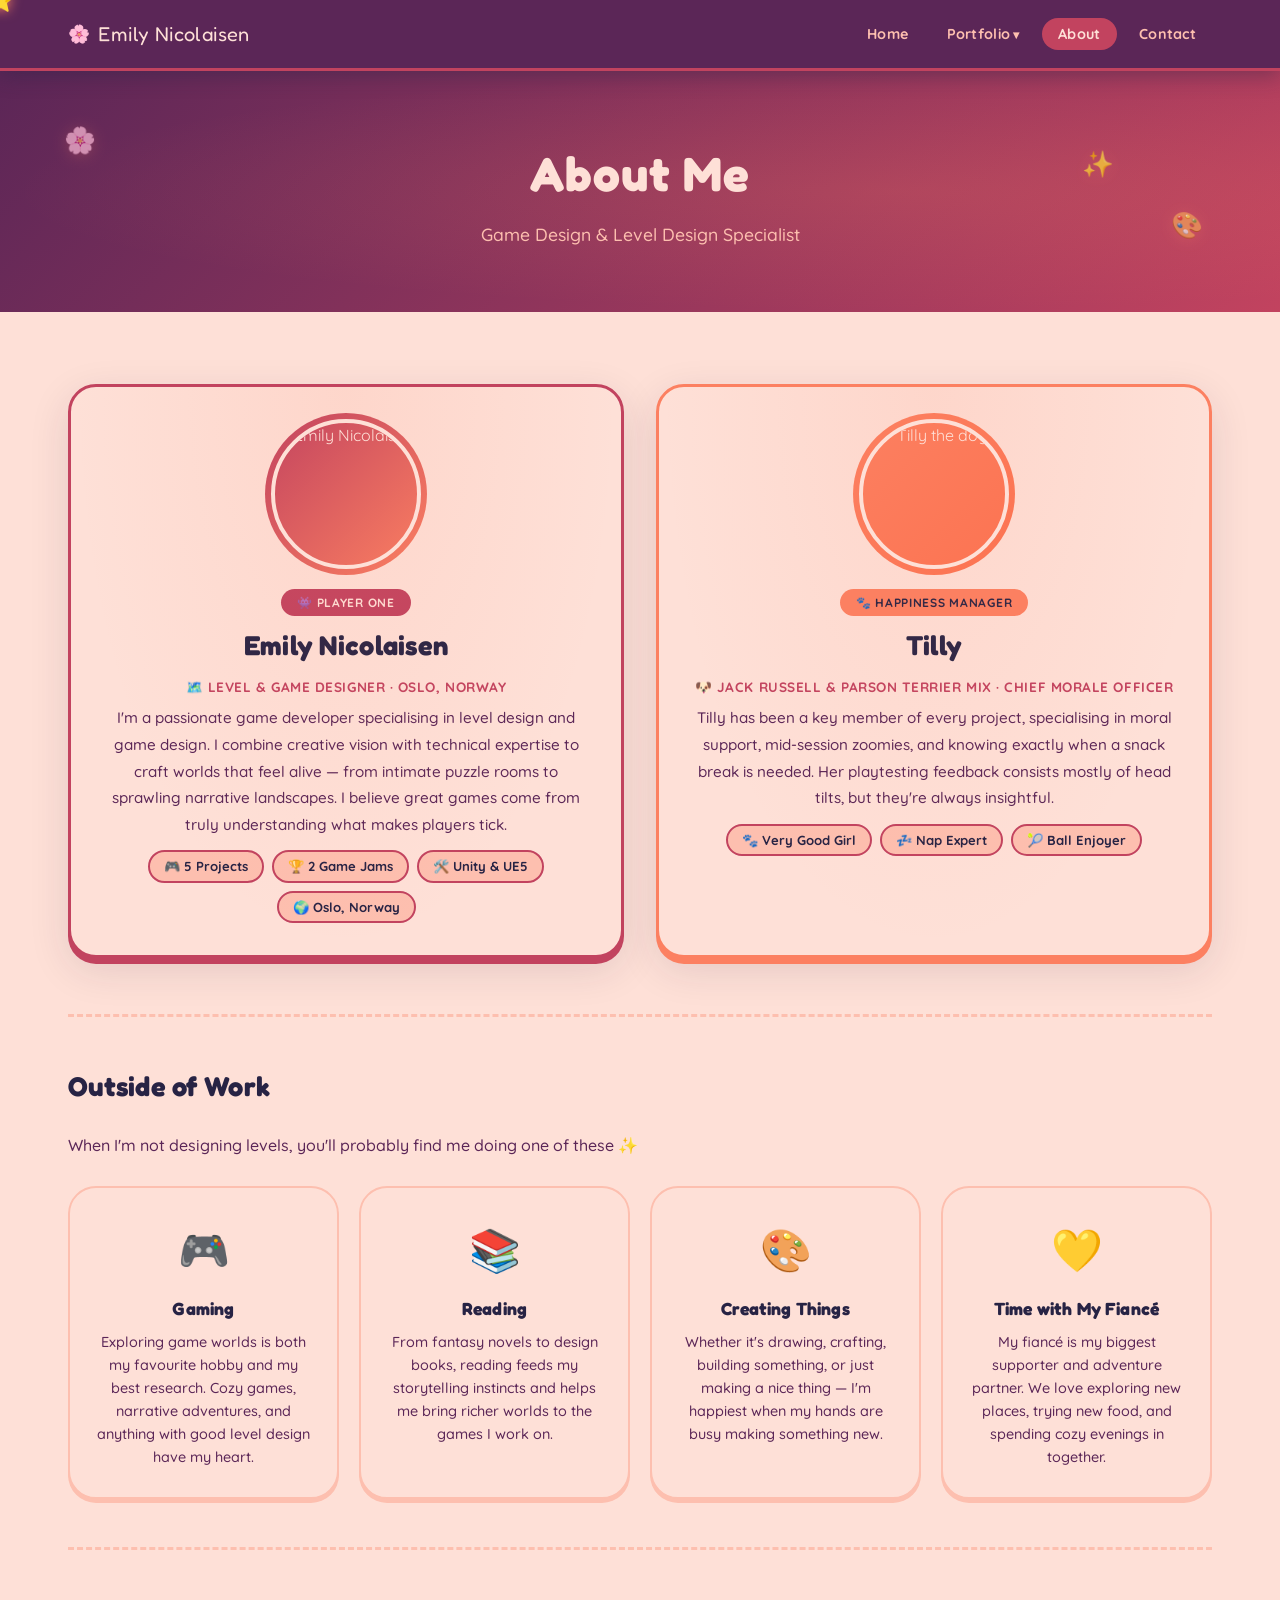
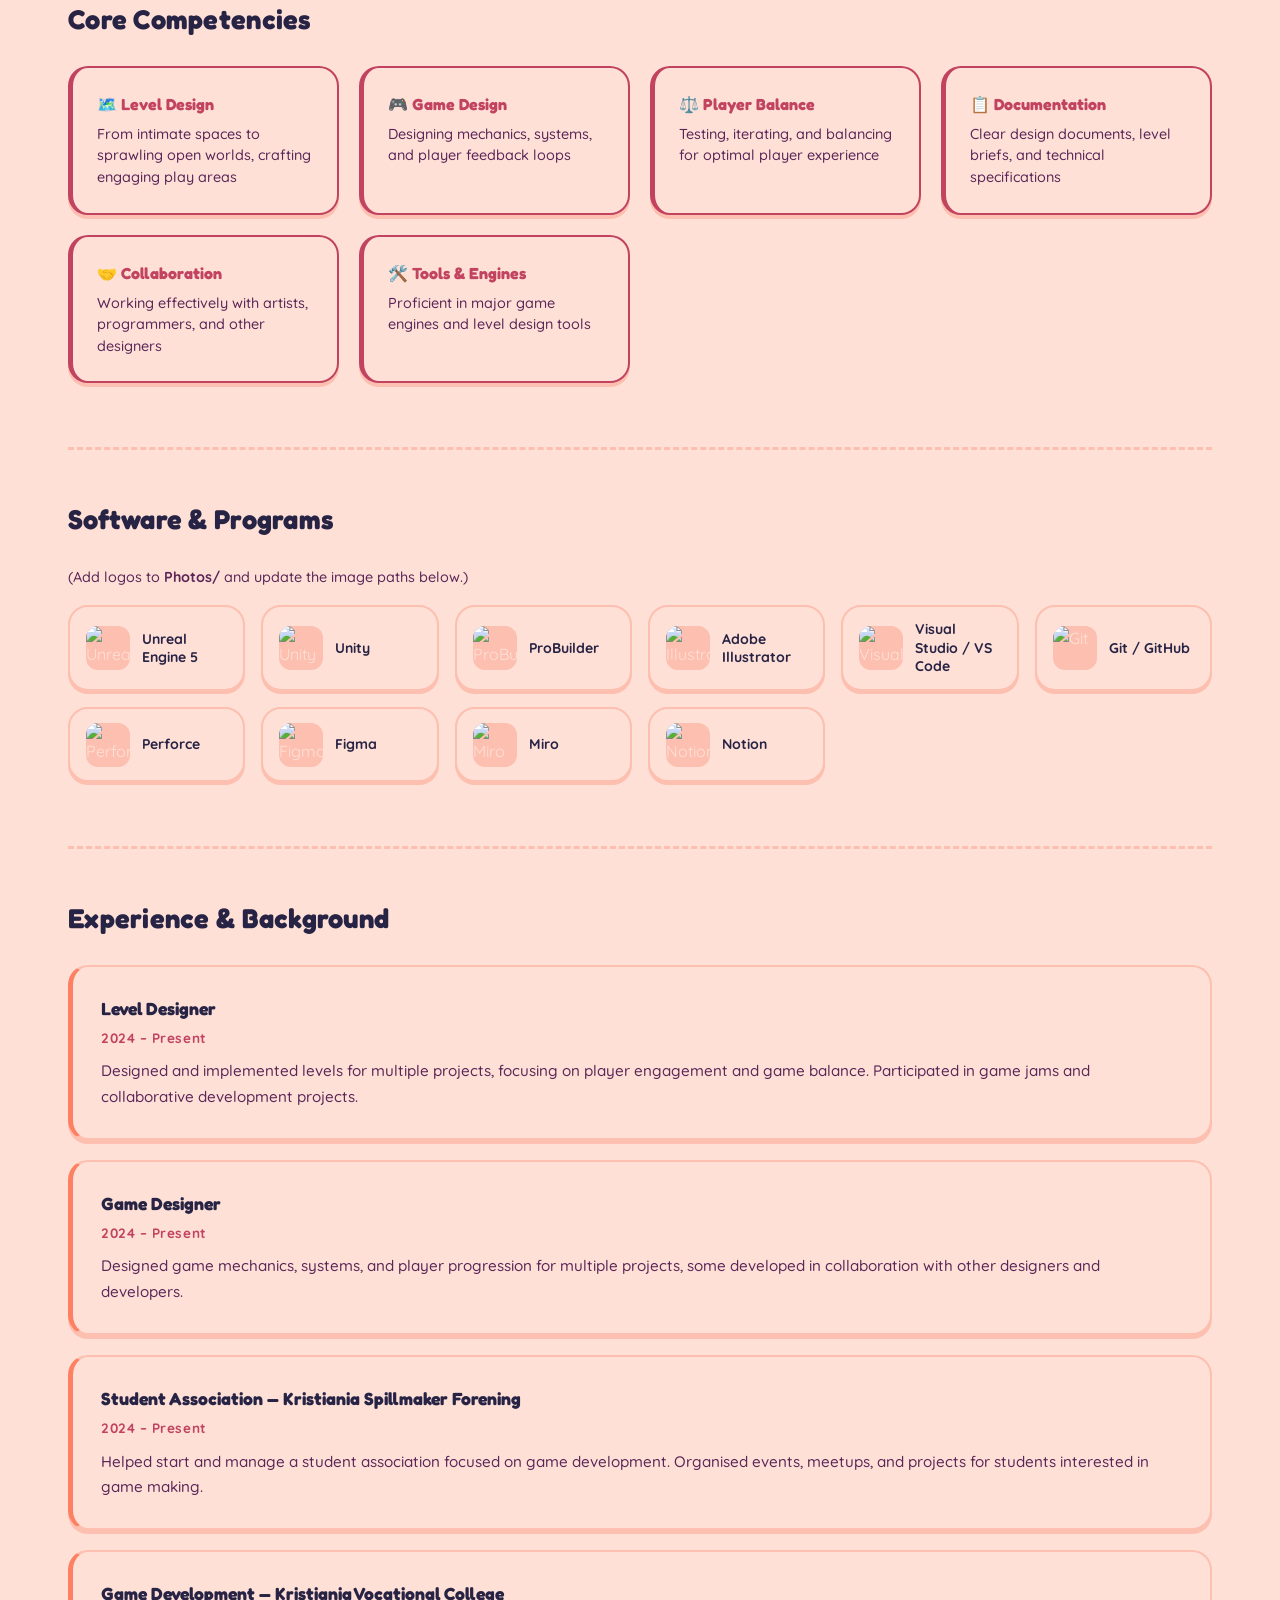
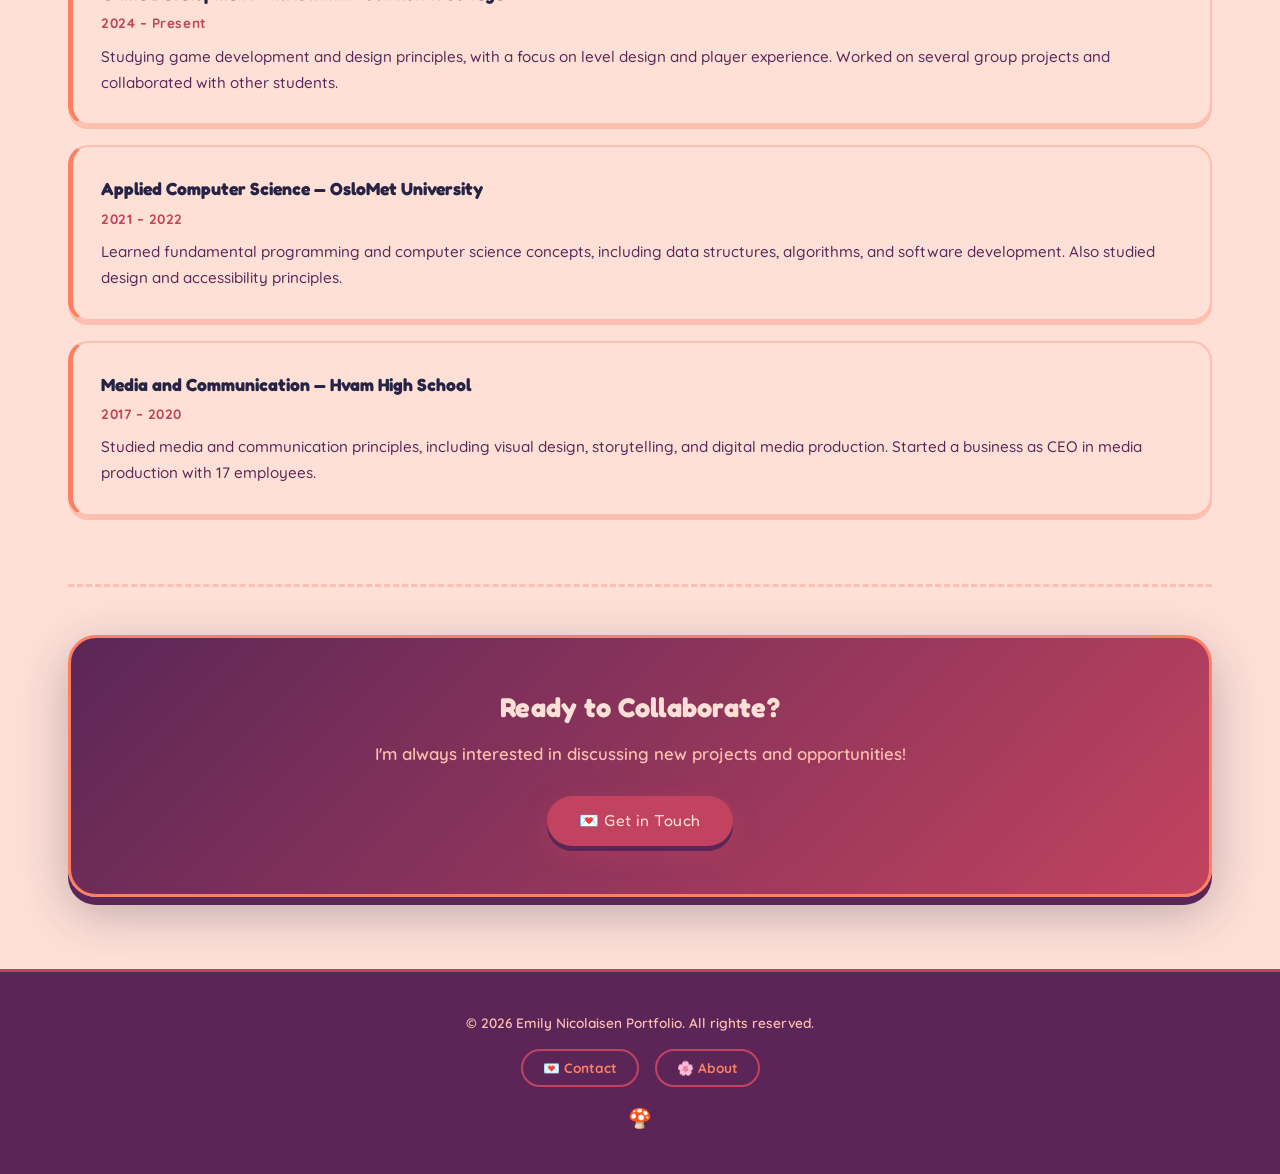
==== about.html @ b7dd83d7 "Recommitting and trying again" ====
<!DOCTYPE html>
<html lang="en">
<head>
    <meta charset="UTF-8">
    <meta name="viewport" content="width=device-width, initial-scale=1.0">
    <title>About — Emily Nicolaisen</title>
    <link rel="stylesheet" href="style.css">
</head>
<body>

    <div id="cozy-cursor">⭐</div>

    <nav class="navbar">
        <div class="nav-container">
            <a href="index" class="logo">Emily Nicolaisen</a>
            <ul class="nav-menu">
                <li><a href="index" class="nav-link">Home</a></li>
                <li class="nav-dropdown">
                    <a href="portfolio" class="nav-link">Portfolio</a>
                    <ul class="dropdown-menu">
                        <li><a href="YolkedAndLoaded"    class="dropdown-link">🥚 Yolked and Loaded</a></li>
                        <li><a href="TheMemoryOfAPotion" class="dropdown-link">🧪 The Memory of a Potion</a></li>
                        <li><a href="Dragepust"          class="dropdown-link">🐉 Dragepust — Rød Sjø</a></li>
                        <li><a href="BingosBerries"      class="dropdown-link">🍓 Bingo's Berries</a></li>
                        <li><a href="GameJams"           class="dropdown-link">🎮 Game Jams</a></li>
                    </ul>
                </li>
                <li><a href="about"   class="nav-link active">About</a></li>
                <li><a href="contact" class="nav-link">Contact</a></li>
            </ul>
        </div>
    </nav>

    <section class="page-header">
        <div class="deco" style="top:20%;left:5%;animation-duration:4.5s;">🌸</div>
        <div class="deco" style="top:55%;right:6%;animation-duration:5.2s;animation-delay:-1.6s;">🎨</div>
        <div class="deco" style="top:30%;right:13%;animation-duration:3.7s;animation-delay:-0.9s;">✨</div>
        <div class="container">
            <h1>About Me</h1>
            <p>Game Design &amp; Level Design Specialist</p>
        </div>
    </section>

    <section class="about-section">
        <div class="container">
            <div class="about-content">

                <!-- ── MEET ME CARD ───────────────────────── -->
                <div class="meet-grid">

                    <div class="meet-card" id="emily-card">
                        <div class="meet-photo-wrap">
                            <img src="Photos/emily.jpg" alt="Emily Nicolaisen" class="meet-photo">
                            <div class="meet-photo-ring"></div>
                        </div>
                        <div class="meet-info">
                            <div class="meet-badge">👾 Player One</div>
                            <h2>Emily Nicolaisen</h2>
                            <p class="meet-role">🗺️ Level &amp; Game Designer · Oslo, Norway</p>
                            <p class="meet-bio">I'm a passionate game developer specialising in level design and game design. I combine creative vision with technical expertise to craft worlds that feel alive — from intimate puzzle rooms to sprawling narrative landscapes. I believe great games come from truly understanding what makes players tick.</p>
                            <div class="meet-tags">
                                <span class="stat-pill">🎮 5 Projects</span>
                                <span class="stat-pill">🏆 2 Game Jams</span>
                                <span class="stat-pill">🛠️ Unity &amp; UE5</span>
                                <span class="stat-pill">🌍 Oslo, Norway</span>
                            </div>
                        </div>
                    </div>

                    <div class="meet-card tilly-card">
                        <div class="meet-photo-wrap">
                            <img src="Photos/dog.jpg" alt="Tilly the dog" class="meet-photo">
                            <div class="meet-photo-ring tilly-ring"></div>
                        </div>
                        <div class="meet-info">
                            <div class="meet-badge tilly-badge">🐾 Happiness Manager</div>
                            <h2>Tilly</h2>
                            <p class="meet-role">🐶 Jack Russell &amp; Parson Terrier Mix · Chief Morale Officer</p>
                            <p class="meet-bio">Tilly has been a key member of every project, specialising in moral support, mid-session zoomies, and knowing exactly when a snack break is needed. Her playtesting feedback consists mostly of head tilts, but they're always insightful.</p>
                            <div class="meet-tags">
                                <span class="stat-pill">🐾 Very Good Girl</span>
                                <span class="stat-pill">💤 Nap Expert</span>
                                <span class="stat-pill">🎾 Ball Enjoyer</span>
                            </div>
                        </div>
                    </div>

                </div>

                <hr class="section-divider">

                <!-- ── HOBBIES ─────────────────────────────── -->
                <div class="hobbies-section">
                    <h3>Outside of Work</h3>
                    <p class="hobbies-intro">When I'm not designing levels, you'll probably find me doing one of these ✨</p>
                    <div class="hobbies-grid">
                        <div class="hobby-card">
                            <div class="hobby-icon">🎮</div>
                            <h4>Gaming</h4>
                            <p>Exploring game worlds is both my favourite hobby and my best research. Cozy games, narrative adventures, and anything with good level design have my heart.</p>
                        </div>
                        <div class="hobby-card">
                            <div class="hobby-icon">📚</div>
                            <h4>Reading</h4>
                            <p>From fantasy novels to design books, reading feeds my storytelling instincts and helps me bring richer worlds to the games I work on.</p>
                        </div>
                        <div class="hobby-card">
                            <div class="hobby-icon">🎨</div>
                            <h4>Creating Things</h4>
                            <p>Whether it's drawing, crafting, building something, or just making a nice thing — I'm happiest when my hands are busy making something new.</p>
                        </div>
                        <div class="hobby-card">
                            <div class="hobby-icon">💛</div>
                            <h4>Time with My Fiancé</h4>
                            <p>My fiancé is my biggest supporter and adventure partner. We love exploring new places, trying new food, and spending cozy evenings in together.</p>
                        </div>
                    </div>
                </div>

                <hr class="section-divider">

                <div class="skills-section">
                    <h3>Core Competencies</h3>
                    <div class="skills-grid">
                        <div class="skill"><h4>🗺️ Level Design</h4><p>From intimate spaces to sprawling open worlds, crafting engaging play areas</p></div>
                        <div class="skill"><h4>🎮 Game Design</h4><p>Designing mechanics, systems, and player feedback loops</p></div>
                        <div class="skill"><h4>⚖️ Player Balance</h4><p>Testing, iterating, and balancing for optimal player experience</p></div>
                        <div class="skill"><h4>📋 Documentation</h4><p>Clear design documents, level briefs, and technical specifications</p></div>
                        <div class="skill"><h4>🤝 Collaboration</h4><p>Working effectively with artists, programmers, and other designers</p></div>
                        <div class="skill"><h4>🛠️ Tools &amp; Engines</h4><p>Proficient in major game engines and level design tools</p></div>
                    </div>
                </div>

                <hr class="section-divider">

                <div class="programs-section">
                    <h3>Software &amp; Programs</h3>
                    <p class="programs-note">(Add logos to <strong>Photos/</strong> and update the image paths below.)</p>
                    <div class="programs-grid">
                        <div class="prog-card"><div class="prog-logo"><img src="Photos/UnrealBlackLogo.png" alt="Unreal Engine"></div><div class="prog-name">Unreal Engine 5</div></div>
                        <div class="prog-card"><div class="prog-logo"><img src="Photos/UnityBlackLogo.png" alt="Unity"></div><div class="prog-name">Unity</div></div>
                        <div class="prog-card"><div class="prog-logo"><img src="Photos/UnityBlackLogo.png" alt="ProBuilder"></div><div class="prog-name">ProBuilder</div></div>
                        <div class="prog-card"><div class="prog-logo"><img src="Photos/IllustratorBlackLogo.png" alt="Illustrator"></div><div class="prog-name">Adobe Illustrator</div></div>
                        <div class="prog-card"><div class="prog-logo"><img src="Photos/VisualStudioBlackLogo.png" alt="Visual Studio"></div><div class="prog-name">Visual Studio / VS Code</div></div>
                        <div class="prog-card"><div class="prog-logo"><img src="Photos/GithubBlackLogo.png" alt="Git"></div><div class="prog-name">Git / GitHub</div></div>
                        <div class="prog-card"><div class="prog-logo"><img src="Photos/PerforceBlackLogo.png" alt="Perforce"></div><div class="prog-name">Perforce</div></div>
                        <div class="prog-card"><div class="prog-logo"><img src="Photos/FigmaBlackLogo.png" alt="Figma"></div><div class="prog-name">Figma</div></div>
                        <div class="prog-card"><div class="prog-logo"><img src="Photos/MiroBlackLogo.png" alt="Miro"></div><div class="prog-name">Miro</div></div>
                        <div class="prog-card"><div class="prog-logo"><img src="Photos/NotionBlackLogo.png" alt="Notion"></div><div class="prog-name">Notion</div></div>
                    </div>
                </div>

                <hr class="section-divider">

                <div class="experience-section">
                    <h3>Experience &amp; Background</h3>
                    <div class="experience-item">
                        <h4>Level Designer</h4>
                        <span class="experience-date">2024 – Present</span>
                        <p>Designed and implemented levels for multiple projects, focusing on player engagement and game balance. Participated in game jams and collaborative development projects.</p>
                    </div>
                    <div class="experience-item">
                        <h4>Game Designer</h4>
                        <span class="experience-date">2024 – Present</span>
                        <p>Designed game mechanics, systems, and player progression for multiple projects, some developed in collaboration with other designers and developers.</p>
                    </div>
                    <div class="experience-item">
                        <h4>Student Association — Kristiania Spillmaker Forening</h4>
                        <span class="experience-date">2024 – Present</span>
                        <p>Helped start and manage a student association focused on game development. Organised events, meetups, and projects for students interested in game making.</p>
                    </div>
                    <div class="experience-item">
                        <h4>Game Development — Kristiania Vocational College</h4>
                        <span class="experience-date">2024 – Present</span>
                        <p>Studying game development and design principles, with a focus on level design and player experience. Worked on several group projects and collaborated with other students.</p>
                    </div>
                    <div class="experience-item">
                        <h4>Applied Computer Science — OsloMet University</h4>
                        <span class="experience-date">2021 – 2022</span>
                        <p>Learned fundamental programming and computer science concepts, including data structures, algorithms, and software development. Also studied design and accessibility principles.</p>
                    </div>
                    <div class="experience-item">
                        <h4>Media and Communication — Hvam High School</h4>
                        <span class="experience-date">2017 – 2020</span>
                        <p>Studied media and communication principles, including visual design, storytelling, and digital media production. Started a business as CEO in media production with 17 employees.</p>
                    </div>
                </div>

                <hr class="section-divider">

                <div class="cta-section">
                    <h3>Ready to Collaborate?</h3>
                    <p>I'm always interested in discussing new projects and opportunities!</p>
                    <a href="contact" class="btn btn-primary">💌 Get in Touch</a>
                </div>

            </div>
        </div>
    </section>

    <footer class="footer">
        <div class="container">
            <p>© 2026 Emily Nicolaisen Portfolio. All rights reserved.</p>
            <div class="footer-links">
                <a href="contact">💌 Contact</a>
                <a href="about">🌸 About</a>
            </div>
            <span class="footer-heart">🍄</span>
        </div>
    </footer>

    <script src="cozy.js"></script>
</body>
</html>
---- style.css ----
/* ═══════════════════════════════════════════════════════════
   EMILY NICOLAISEN — COZY GAME PORTFOLIO
   Global stylesheet — shared across all pages
   Fonts: Fredoka One (display) + Quicksand (body)
═══════════════════════════════════════════════════════════ */

@import url('https://fonts.googleapis.com/css2?family=Fredoka+One&family=Quicksand:wght@400;500;600;700&display=swap');

/* ── VARIABLES ──────────────────────────────────────────── */
:root {
    --indigo:   #272344;
    --purple:   #5B2657;
    --magenta:  #C2435F;
    --lobster:  #E4585F;
    --tomato:   #FC7351;
    --coral:    #FC8061;
    --blush:    #FDBFAF;
    --soft:     #FEE0D7;
    --display:  'Fredoka One', cursive;
    --body:     'Quicksand', sans-serif;
    --radius-sm:  12px;
    --radius-md:  20px;
    --radius-lg:  28px;
    --radius-pill: 50px;
}

/* ── RESET & BASE ───────────────────────────────────────── */
* {
    margin: 0;
    padding: 0;
    box-sizing: border-box;
}

html {
    scroll-behavior: smooth;
    font-size: 16px;
}

body {
    font-family: var(--body);
    line-height: 1.6;
    color: var(--soft);
    background-color: var(--indigo);
    overflow-x: hidden;
    cursor: none;
}

/* ── COZY CURSOR (all pages) ────────────────────────────── */
#cozy-cursor {
    position: fixed;
    pointer-events: none;
    z-index: 9999;
    transform: translate(-50%, -50%);
    font-size: 22px;
    line-height: 1;
    filter: drop-shadow(0 0 6px var(--coral));
    transition: transform 0.08s;
}

.cursor-sparkle {
    position: fixed;
    pointer-events: none;
    z-index: 9998;
    opacity: 0;
    transition: opacity 0.3s;
    transform: translate(-50%, -50%);
    user-select: none;
}

/* ── PAGE HEADER FLOATING DECOS ─────────────────────────── */
.page-header .deco {
    position: absolute;
    pointer-events: none;
    font-size: 1.6rem;
    animation: floatBob ease-in-out infinite;
    filter: drop-shadow(0 2px 8px rgba(252,128,97,0.35));
    opacity: 0.7;
    z-index: 1;
}

.page-header .container {
    position: relative;
    z-index: 2;
}

/* ── CONTAINER ──────────────────────────────────────────── */
.container {
    max-width: 1200px;
    margin: 0 auto;
    padding: 0 28px;
}

/* ── KEYFRAMES ──────────────────────────────────────────── */
@keyframes floatBob {
    0%, 100% { transform: translateY(0px) rotate(-3deg); }
    50%       { transform: translateY(-12px) rotate(3deg); }
}

@keyframes popIn {
    from { opacity: 0; transform: scale(0.88) translateY(12px); }
    to   { opacity: 1; transform: scale(1)    translateY(0); }
}

@keyframes blink {
    0%, 100% { opacity: 1; }
    50%       { opacity: 0; }
}

@keyframes fadeSlideUp {
    from { opacity: 0; transform: translateY(16px); }
    to   { opacity: 1; transform: translateY(0); }
}

@keyframes shimmer {
    0%   { background-position: -200% center; }
    100% { background-position:  200% center; }
}

/* ══════════════════════════════════════════════════════════
   NAVIGATION
══════════════════════════════════════════════════════════ */
.navbar {
    background: var(--purple);
    position: sticky;
    top: 0;
    z-index: 100;
    border-bottom: 3px solid var(--magenta);
    box-shadow: 0 4px 20px rgba(39, 35, 68, 0.4);
}

.nav-container {
    max-width: 1200px;
    margin: 0 auto;
    padding: 0 28px;
    display: flex;
    justify-content: space-between;
    align-items: center;
    height: 68px;
}

.logo {
    font-family: var(--display);
    font-size: 1.25rem;
    color: var(--soft);
    text-decoration: none;
    letter-spacing: 0.02em;
    display: flex;
    align-items: center;
    gap: 8px;
    transition: transform 0.2s;
}

.logo::before {
    content: '🌸';
    font-size: 1.1rem;
}

.logo:hover {
    transform: scale(1.04);
}

.nav-menu {
    display: flex;
    list-style: none;
    gap: 0.4rem;
}

.nav-link {
    font-family: var(--body);
    font-weight: 700;
    font-size: 0.9rem;
    text-decoration: none;
    color: var(--blush);
    padding: 7px 16px;
    border-radius: var(--radius-pill);
    transition: all 0.2s;
    letter-spacing: 0.02em;
}

.nav-link:hover {
    background: var(--magenta);
    color: var(--soft);
    transform: translateY(-2px);
}

.nav-link.active {
    background: var(--magenta);
    color: var(--soft);
}

/* Dropdown */
.nav-dropdown {
    position: relative;
}

.nav-dropdown > .nav-link::after {
    content: ' ▾';
    font-size: 0.75rem;
}

.dropdown-menu {
    position: absolute;
    top: calc(100% + 8px);
    left: 0;
    background: var(--purple);
    border: 2px solid var(--magenta);
    border-radius: var(--radius-md);
    list-style: none;
    min-width: 240px;
    padding: 8px;
    opacity: 0;
    visibility: hidden;
    transform: translateY(-8px) scale(0.97);
    transform-origin: top left;
    transition: all 0.22s cubic-bezier(0.34, 1.56, 0.64, 1);
    box-shadow: 0 8px 32px rgba(39, 35, 68, 0.4);
    z-index: 99;
}

.nav-dropdown:hover .dropdown-menu {
    opacity: 1;
    visibility: visible;
    transform: translateY(0) scale(1);
}

.dropdown-link {
    display: block;
    padding: 9px 16px;
    font-family: var(--body);
    font-weight: 600;
    font-size: 0.85rem;
    color: var(--blush);
    text-decoration: none;
    border-radius: var(--radius-sm);
    transition: all 0.15s;
    letter-spacing: 0.01em;
}

.dropdown-link:hover,
.dropdown-link.active {
    background: var(--magenta);
    color: var(--soft);
    padding-left: 22px;
}

/* ══════════════════════════════════════════════════════════
   BUTTONS
══════════════════════════════════════════════════════════ */
.btn {
    font-family: var(--display);
    font-size: 1rem;
    letter-spacing: 0.03em;
    padding: 12px 32px;
    border-radius: var(--radius-pill);
    text-decoration: none;
    border: none;
    cursor: pointer;
    display: inline-block;
    transition: all 0.18s cubic-bezier(0.34, 1.56, 0.64, 1);
}

.btn-primary {
    background: var(--magenta);
    color: var(--soft);
    box-shadow: 0 5px 0 var(--purple), 0 8px 24px rgba(194, 67, 95, 0.4);
}

.btn-primary:hover {
    transform: translateY(-3px);
    background: var(--lobster);
    box-shadow: 0 8px 0 var(--purple), 0 12px 32px rgba(194, 67, 95, 0.5);
}

.btn-primary:active {
    transform: translateY(2px);
    box-shadow: 0 2px 0 var(--purple);
}

.btn-secondary {
    background: transparent;
    color: var(--blush);
    border: 2.5px solid var(--blush);
    box-shadow: 0 5px 0 rgba(91, 38, 87, 0.5);
}

.btn-secondary:hover {
    transform: translateY(-3px);
    color: var(--soft);
    border-color: var(--coral);
    box-shadow: 0 8px 0 rgba(91, 38, 87, 0.5);
}

/* ══════════════════════════════════════════════════════════
   PAGE HEADER  (used on portfolio, project, about, contact)
══════════════════════════════════════════════════════════ */
.page-header {
    background: linear-gradient(135deg, var(--purple) 0%, var(--magenta) 100%);
    color: var(--soft);
    padding: 64px 0;
    text-align: center;
    position: relative;
    overflow: hidden;
}

.page-header::before {
    content: '';
    position: absolute;
    inset: 0;
    background: radial-gradient(ellipse at 70% 50%, rgba(252, 128, 97, 0.18) 0%, transparent 70%);
    pointer-events: none;
}

.page-header h1 {
    font-family: var(--display);
    font-size: clamp(1.8rem, 5vw, 3rem);
    letter-spacing: 0.02em;
    margin-bottom: 0.5rem;
    position: relative;
}

.page-header p {
    font-family: var(--body);
    font-size: 1.1rem;
    font-weight: 500;
    color: var(--blush);
    position: relative;
}

/* ══════════════════════════════════════════════════════════
   FOOTER
══════════════════════════════════════════════════════════ */
.footer {
    background: var(--purple);
    border-top: 3px solid var(--magenta);
    padding: 2.5rem 0;
    text-align: center;
}

.footer-inner,
.footer .container {
    max-width: 1200px;
    margin: 0 auto;
    padding: 0 28px;
}

.footer p {
    font-family: var(--body);
    font-weight: 600;
    font-size: 0.85rem;
    color: var(--blush);
    margin-bottom: 1rem;
}

.footer-links {
    display: flex;
    gap: 1rem;
    justify-content: center;
    flex-wrap: wrap;
}

.footer-links a {
    font-family: var(--body);
    font-weight: 700;
    font-size: 0.85rem;
    color: var(--coral);
    text-decoration: none;
    padding: 6px 20px;
    border-radius: var(--radius-pill);
    border: 2px solid var(--magenta);
    transition: all 0.18s cubic-bezier(0.34, 1.56, 0.64, 1);
}

.footer-links a:hover {
    background: var(--magenta);
    color: var(--soft);
    transform: translateY(-2px);
}

.footer-heart {
    display: block;
    margin-top: 1rem;
    font-size: 1.2rem;
    animation: floatBob 2.4s ease-in-out infinite;
}

/* ══════════════════════════════════════════════════════════
   PROJECT DETAIL PAGES
══════════════════════════════════════════════════════════ */
.project-detail {
    padding: 72px 0;
    background: var(--soft);
}

/* alternate sections get a slightly different bg */
.project-detail:nth-of-type(even) {
    background: var(--blush);
}

.project-header-info {
    display: grid;
    grid-template-columns: 2fr 1fr;
    gap: 3rem;
    margin-bottom: 2.5rem;
    padding-bottom: 2.5rem;
    border-bottom: 3px solid var(--blush);
}

.project-overview h2 {
    font-family: var(--display);
    font-size: 1.9rem;
    color: var(--indigo);
    margin-bottom: 1rem;
    letter-spacing: 0.01em;
}

.project-overview p {
    font-family: var(--body);
    font-weight: 500;
    color: var(--purple);
    line-height: 1.8;
    margin-bottom: 1rem;
}

.project-overview .btn {
    margin-top: 0.5rem;
}

.project-meta {
    display: flex;
    flex-direction: column;
    gap: 1.25rem;
}

.meta-item h4 {
    font-family: var(--display);
    font-size: 0.9rem;
    color: var(--magenta);
    margin-bottom: 0.3rem;
    letter-spacing: 0.03em;
}

.meta-item p {
    font-family: var(--body);
    font-weight: 600;
    color: var(--indigo);
    font-size: 0.95rem;
}

/* Section headings inside project content */
.project-content h3,
.project-detail > .container > h3 {
    font-family: var(--display);
    font-size: 1.5rem;
    color: var(--indigo);
    margin: 2.5rem 0 1rem;
    letter-spacing: 0.01em;
}

.project-content h3::before,
.project-detail > .container > h3::before {
    content: '🌸 ';
}

/* Responsibility & lessons lists */
.responsibility-list,
.lessons-list {
    list-style: none;
    padding: 0;
    margin-bottom: 2rem;
}

.responsibility-list li,
.lessons-list li {
    font-family: var(--body);
    font-weight: 500;
    padding: 0.7rem 0 0.7rem 2rem;
    color: var(--purple);
    position: relative;
    line-height: 1.6;
    border-bottom: 1px solid rgba(194, 67, 95, 0.12);
}

.responsibility-list li:last-child,
.lessons-list li:last-child {
    border-bottom: none;
}

.responsibility-list li::before,
.lessons-list li::before {
    content: '✦';
    position: absolute;
    left: 0;
    color: var(--magenta);
    font-size: 0.8rem;
    top: 0.85rem;
}

/* Highlights grid */
.highlights-grid {
    display: grid;
    grid-template-columns: repeat(auto-fit, minmax(240px, 1fr));
    gap: 1.5rem;
    margin: 1.5rem 0 2.5rem;
}

.highlight-card {
    background: var(--soft);
    border: 2px solid var(--magenta);
    border-radius: var(--radius-md);
    padding: 1.5rem;
    transition: transform 0.2s cubic-bezier(0.34, 1.56, 0.64, 1);
    box-shadow: 0 4px 0 var(--magenta);
}

.highlight-card:hover {
    transform: translateY(-4px);
}

.highlight-card h4 {
    font-family: var(--display);
    font-size: 1rem;
    color: var(--magenta);
    margin-bottom: 0.5rem;
}

.highlight-card p {
    font-family: var(--body);
    font-weight: 500;
    color: var(--purple);
    line-height: 1.6;
    font-size: 0.9rem;
}

/* Challenge items */
.challenge-item {
    background: var(--soft);
    border: 2px solid var(--blush);
    border-left: 5px solid var(--coral);
    border-radius: var(--radius-md);
    padding: 1.5rem;
    margin-bottom: 1.25rem;
}

.challenge-item h4 {
    font-family: var(--display);
    font-size: 1rem;
    color: var(--indigo);
    margin-bottom: 0.6rem;
}

.challenge-item p {
    font-family: var(--body);
    font-weight: 500;
    color: var(--purple);
    line-height: 1.7;
    margin-bottom: 0.6rem;
    font-size: 0.95rem;
}

.challenge-item p:last-child {
    margin-bottom: 0;
}

.challenge-item strong {
    color: var(--magenta);
    font-weight: 700;
}

/* Itch.io section */
.itch-io-section {
    margin: 2.5rem 0 1rem;
    padding: 1.5rem 2rem;
    background: linear-gradient(135deg, var(--purple) 0%, var(--magenta) 100%);
    border-radius: var(--radius-lg);
    display: flex;
    align-items: center;
    gap: 1.5rem;
    flex-wrap: wrap;
}

.itch-io-section p {
    font-family: var(--body);
    font-weight: 700;
    color: var(--soft);
    font-size: 1rem;
    flex: 1;
}

.project-nav {
    margin-top: 2rem;
    text-align: center;
}

/* Project tags (on detail pages) */
.project-tags {
    display: flex;
    flex-wrap: wrap;
    gap: 0.5rem;
    margin: 1rem 0;
}

.tag {
    font-family: var(--body);
    font-weight: 700;
    font-size: 0.78rem;
    background: rgba(194, 67, 95, 0.15);
    border: 1.5px solid var(--magenta);
    color: var(--magenta);
    padding: 4px 14px;
    border-radius: var(--radius-pill);
    letter-spacing: 0.03em;
}

/* ══════════════════════════════════════════════════════════
   MEDIA GALLERY CAROUSEL
══════════════════════════════════════════════════════════ */
.gallery-container {
    display: flex;
    align-items: center;
    gap: 1rem;
    margin: 1.5rem 0 2rem;
}

.media-gallery {
    display: grid;
    grid-auto-columns: 280px;
    grid-auto-flow: column;
    gap: 1.25rem;
    overflow-x: auto;
    scroll-behavior: smooth;
    padding: 0.75rem 0;
    flex: 1;
    scrollbar-width: thin;
    scrollbar-color: var(--magenta) var(--blush);
}

.media-gallery::-webkit-scrollbar { height: 6px; }
.media-gallery::-webkit-scrollbar-track { background: var(--blush); border-radius: 3px; }
.media-gallery::-webkit-scrollbar-thumb { background: var(--magenta); border-radius: 3px; }

.gallery-btn {
    font-family: var(--display);
    background: var(--magenta);
    color: var(--soft);
    border: none;
    padding: 12px 16px;
    border-radius: var(--radius-sm);
    cursor: pointer;
    font-size: 1.1rem;
    transition: all 0.18s cubic-bezier(0.34, 1.56, 0.64, 1);
    flex-shrink: 0;
    box-shadow: 0 4px 0 var(--purple);
}

.gallery-btn:hover {
    background: var(--lobster);
    transform: translateY(-2px);
    box-shadow: 0 6px 0 var(--purple);
}

.media-gallery .media-item {
    flex-shrink: 0;
    width: 100%;
    display: flex;
    align-items: center;
    justify-content: center;
    border-radius: var(--radius-md);
    overflow: hidden;
    border: 2px solid var(--blush);
}

.media-item img,
.media-item video {
    width: 100%;
    height: auto;
    max-height: 240px;
    border-radius: var(--radius-md);
    object-fit: cover;
    display: block;
}

/* ══════════════════════════════════════════════════════════
   LIGHTBOX MODAL
══════════════════════════════════════════════════════════ */
.modal {
    display: none;
    position: fixed;
    z-index: 200;
    inset: 0;
    background: rgba(39, 35, 68, 0.95);
    padding-top: 60px;
    overflow: auto;
}

.modal-content {
    margin: auto;
    display: block;
    max-width: 80%;
    max-height: 80%;
    border-radius: var(--radius-md);
    border: 3px solid var(--coral);
}

.modal-close {
    position: absolute;
    top: 20px;
    right: 35px;
    color: var(--blush);
    font-size: 2.5rem;
    font-weight: bold;
    cursor: pointer;
    transition: all 0.2s;
    line-height: 1;
}

.modal-close:hover {
    color: var(--coral);
    transform: scale(1.2) rotate(90deg);
}

/* ══════════════════════════════════════════════════════════
   PORTFOLIO PAGE
══════════════════════════════════════════════════════════ */
.portfolio-section {
    padding: 72px 0;
    background: var(--indigo);
}

.portfolio-grid {
    display: grid;
    gap: 2.5rem;
}

.portfolio-item {
    display: grid;
    grid-template-columns: 1fr 1.6fr;
    gap: 2.5rem;
    align-items: center;
    padding: 2rem;
    background: var(--purple);
    border: 3px solid var(--magenta);
    border-radius: var(--radius-lg);
    box-shadow: 0 6px 0 var(--magenta), 0 12px 40px rgba(39, 35, 68, 0.4);
    transition: transform 0.22s cubic-bezier(0.34, 1.56, 0.64, 1), box-shadow 0.22s;
}

.portfolio-item:hover {
    transform: translateY(-6px);
    box-shadow: 0 12px 0 var(--magenta), 0 20px 50px rgba(39, 35, 68, 0.5);
}

.portfolio-item:nth-child(even) {
    grid-template-columns: 1.6fr 1fr;
    direction: rtl;
}

.portfolio-item:nth-child(even) > * {
    direction: ltr;
}

.portfolio-image {
    width: 100%;
    height: 260px;
    border-radius: var(--radius-md);
    border: 3px solid rgba(253, 191, 175, 0.3);
    object-fit: cover;
    display: flex;
    align-items: center;
    justify-content: center;
    font-size: 3.5rem;
}

.portfolio-info h3 {
    font-family: var(--display);
    font-size: 1.6rem;
    color: var(--soft);
    margin-bottom: 0.4rem;
    letter-spacing: 0.01em;
}

.portfolio-info .role {
    font-family: var(--body);
    font-weight: 700;
    color: var(--coral);
    font-size: 0.88rem;
    text-transform: uppercase;
    letter-spacing: 0.06em;
    margin-bottom: 0.75rem;
}

.portfolio-info p {
    font-family: var(--body);
    font-weight: 500;
    color: var(--blush);
    line-height: 1.7;
    margin-bottom: 1rem;
    font-size: 0.95rem;
}

.card-link {
    font-family: var(--display);
    font-size: 0.95rem;
    color: var(--coral);
    text-decoration: none;
    display: inline-flex;
    align-items: center;
    gap: 6px;
    padding: 8px 22px;
    border-radius: var(--radius-pill);
    border: 2px solid var(--coral);
    transition: all 0.18s cubic-bezier(0.34, 1.56, 0.64, 1);
}

.card-link:hover {
    background: var(--coral);
    color: var(--indigo);
    transform: translateX(4px);
}

/* ══════════════════════════════════════════════════════════
   ABOUT PAGE
══════════════════════════════════════════════════════════ */
.about-section {
    padding: 72px 0;
    background: var(--soft);
}

.about-content {
    display: grid;
    gap: 0;
}

.about-text h2 {
    font-family: var(--display);
    font-size: 2rem;
    color: var(--indigo);
    margin-bottom: 1.25rem;
    letter-spacing: 0.01em;
}

.about-text p {
    font-family: var(--body);
    font-weight: 500;
    font-size: 1.05rem;
    color: var(--purple);
    line-height: 1.8;
    margin-bottom: 1rem;
}

.section-divider {
    border: none;
    border-top: 3px dashed var(--blush);
    margin: 3rem 0;
}

/* ── STAT PILLS (shared) ────────────────────────────────── */
.stat-pill {
    background: var(--purple);
    border: 2px solid var(--magenta);
    border-radius: var(--radius-pill);
    padding: 5px 14px;
    font-family: var(--body), 'Apple Color Emoji', 'Segoe UI Emoji', sans-serif;
    font-weight: 700;
    font-size: 0.78rem;
    color: var(--blush);
    display: inline-flex;
    align-items: center;
    gap: 4px;
    line-height: 1.4;
    white-space: nowrap;
}

/* ── MEET ME CARDS (about page) ─────────────────────────── */
.meet-grid {
    display: grid;
    grid-template-columns: 1fr 1fr;
    gap: 2rem;
    margin-bottom: 0.5rem;
}

.meet-card {
    background: var(--soft);
    border: 3px solid var(--magenta);
    border-radius: var(--radius-lg);
    padding: 2rem;
    display: flex;
    flex-direction: column;
    align-items: center;
    text-align: center;
    gap: 1.25rem;
    box-shadow: 0 6px 0 var(--magenta), 0 12px 40px rgba(39,35,68,0.12);
    transition: transform 0.22s cubic-bezier(0.34, 1.56, 0.64, 1);
    position: relative;
    overflow: hidden;
}

.meet-card:hover {
    transform: translateY(-6px);
}

/* subtle inner glow */
.meet-card::before {
    content: '';
    position: absolute;
    inset: 0;
    background: radial-gradient(ellipse at 50% 0%, rgba(252,128,97,0.1) 0%, transparent 70%);
    pointer-events: none;
}

.tilly-card {
    border-color: var(--coral);
    box-shadow: 0 6px 0 var(--coral), 0 12px 40px rgba(39,35,68,0.12);
}

/* Photo circle */
.meet-photo-wrap {
    position: relative;
    width: 150px;
    height: 150px;
    flex-shrink: 0;
}

.meet-photo {
    width: 150px;
    height: 150px;
    border-radius: 50%;
    object-fit: cover;
    display: block;
    position: relative;
    z-index: 1;
    border: 4px solid var(--soft);
}

.meet-photo-ring {
    position: absolute;
    inset: -6px;
    border-radius: 50%;
    background: linear-gradient(135deg, var(--magenta), var(--coral));
    z-index: 0;
    animation: floatBob 4s ease-in-out infinite;
}

.tilly-ring {
    background: linear-gradient(135deg, var(--coral), var(--tomato));
}

/* Badge */
.meet-badge {
    display: inline-block;
    background: var(--magenta);
    color: var(--soft);
    font-family: var(--body);
    font-weight: 700;
    font-size: 0.75rem;
    padding: 4px 16px;
    border-radius: var(--radius-pill);
    letter-spacing: 0.06em;
    text-transform: uppercase;
}

.tilly-badge {
    background: var(--coral);
    color: var(--indigo);
}

.meet-info {
    display: flex;
    flex-direction: column;
    align-items: center;
    gap: 0.5rem;
}

.meet-info h2 {
    font-family: var(--display);
    font-size: 1.7rem;
    color: var(--indigo);
    letter-spacing: 0.01em;
}

.meet-role {
    font-family: var(--body);
    font-weight: 700;
    font-size: 0.85rem;
    color: var(--magenta);
    letter-spacing: 0.04em;
    text-transform: uppercase;
}

.meet-bio {
    font-family: var(--body);
    font-weight: 500;
    font-size: 0.95rem;
    color: var(--purple);
    line-height: 1.75;
}

.meet-tags {
    display: flex;
    flex-wrap: wrap;
    gap: 0.5rem;
    justify-content: center;
    margin-top: 0.25rem;
}

/* Pills inside meet cards need light-background-friendly colours */
.meet-tags .stat-pill {
    background: var(--blush);
    border-color: var(--magenta);
    color: var(--indigo);
    font-size: 0.82rem;
    padding: 5px 14px;
    display: inline-flex;
    align-items: center;
    gap: 4px;
    /* prevent emoji from being clipped or rendered as text */
    font-family: var(--body), 'Apple Color Emoji', 'Segoe UI Emoji', sans-serif;
    line-height: 1.4;
    white-space: nowrap;
}

/* ── HOBBIES (about page) ────────────────────────────────── */
.hobbies-section h3 {
    font-family: var(--display);
    font-size: 1.7rem;
    color: var(--indigo);
    margin-bottom: 0.5rem;
    letter-spacing: 0.01em;
}

.hobbies-intro {
    font-family: var(--body);
    font-weight: 500;
    color: var(--purple);
    font-size: 1rem;
    margin-bottom: 1.75rem;
}

.hobbies-grid {
    display: grid;
    grid-template-columns: repeat(auto-fit, minmax(220px, 1fr));
    gap: 1.25rem;
}

.hobby-card {
    background: var(--soft);
    border: 2px solid var(--blush);
    border-radius: var(--radius-lg);
    padding: 1.75rem 1.5rem;
    text-align: center;
    box-shadow: 0 4px 0 var(--blush);
    transition: all 0.22s cubic-bezier(0.34, 1.56, 0.64, 1);
    position: relative;
    overflow: hidden;
}

.hobby-card:hover {
    transform: translateY(-5px) rotate(-0.5deg);
    border-color: var(--magenta);
    box-shadow: 0 7px 0 var(--magenta);
}

.hobby-icon {
    font-size: 2.6rem;
    margin-bottom: 0.75rem;
    display: block;
    animation: floatBob ease-in-out infinite;
}

/* stagger the float on each card */
.hobby-card:nth-child(1) .hobby-icon { animation-duration: 3.8s; animation-delay: 0s; }
.hobby-card:nth-child(2) .hobby-icon { animation-duration: 4.4s; animation-delay: -1s; }
.hobby-card:nth-child(3) .hobby-icon { animation-duration: 3.5s; animation-delay: -2s; }
.hobby-card:nth-child(4) .hobby-icon { animation-duration: 4.8s; animation-delay: -0.5s; }

.hobby-card h4 {
    font-family: var(--display);
    font-size: 1.1rem;
    color: var(--indigo);
    margin-bottom: 0.5rem;
    letter-spacing: 0.01em;
}

.hobby-card p {
    font-family: var(--body);
    font-weight: 500;
    font-size: 0.9rem;
    color: var(--purple);
    line-height: 1.6;
}

/* Responsive — meet grid stacks on mobile */
@media (max-width: 768px) {
    .meet-grid {
        grid-template-columns: 1fr;
    }
}

@media (max-width: 480px) {
    .meet-photo-wrap,
    .meet-photo { width: 120px; height: 120px; }
    .hobbies-grid { grid-template-columns: 1fr 1fr; }
}

@media (max-width: 360px) {
    .hobbies-grid { grid-template-columns: 1fr; }
}

/* Skills */
.skills-section h3,
.experience-section h3,
.programs-section h3,
.cta-section h3,
.hobbies-section h3 {
    font-family: var(--display);
    font-size: 1.7rem;
    color: var(--indigo);
    margin-bottom: 1.5rem;
    letter-spacing: 0.01em;
}

.skills-grid {
    display: grid;
    grid-template-columns: repeat(auto-fit, minmax(240px, 1fr));
    gap: 1.25rem;
    margin-bottom: 1rem;
}

.skill {
    background: var(--soft);
    border: 2px solid var(--magenta);
    border-radius: var(--radius-md);
    padding: 1.5rem;
    border-left: 5px solid var(--magenta);
    box-shadow: 0 4px 0 var(--blush);
    transition: transform 0.2s cubic-bezier(0.34, 1.56, 0.64, 1);
}

.skill:hover {
    transform: translateY(-3px);
}

.skill h4 {
    font-family: var(--display);
    font-size: 1rem;
    color: var(--magenta);
    margin-bottom: 0.4rem;
}

.skill p {
    font-family: var(--body);
    font-weight: 500;
    color: var(--purple);
    font-size: 0.9rem;
    line-height: 1.5;
}

/* Programs */
.programs-section {
    margin-bottom: 1rem;
}

.programs-note {
    font-family: var(--body);
    font-weight: 500;
    color: var(--purple);
    margin-bottom: 1rem;
    font-size: 0.9rem;
}

.programs-grid {
    display: grid;
    grid-template-columns: repeat(auto-fit, minmax(160px, 1fr));
    gap: 1rem;
}

.prog-card {
    display: flex;
    align-items: center;
    gap: 0.75rem;
    background: var(--soft);
    border: 2px solid var(--blush);
    border-radius: var(--radius-md);
    padding: 0.85rem 1rem;
    transition: all 0.2s cubic-bezier(0.34, 1.56, 0.64, 1);
    box-shadow: 0 3px 0 var(--blush);
}

.prog-card:hover {
    transform: translateY(-3px);
    border-color: var(--magenta);
    box-shadow: 0 5px 0 var(--magenta);
}

.prog-logo {
    width: 44px;
    height: 44px;
    flex: 0 0 44px;
    border-radius: var(--radius-sm);
    background: var(--blush);
    display: flex;
    align-items: center;
    justify-content: center;
    overflow: hidden;
}

.prog-logo img {
    width: 100%;
    height: 100%;
    object-fit: contain;
    display: block;
}

.prog-name {
    font-family: var(--body);
    font-weight: 700;
    color: var(--indigo);
    font-size: 0.88rem;
    line-height: 1.3;
}

/* Experience */
.experience-item {
    background: var(--soft);
    border: 2px solid var(--blush);
    border-radius: var(--radius-md);
    padding: 1.75rem;
    margin-bottom: 1.25rem;
    border-left: 5px solid var(--coral);
    box-shadow: 0 4px 0 var(--blush);
    transition: transform 0.2s cubic-bezier(0.34, 1.56, 0.64, 1);
}

.experience-item:hover {
    transform: translateY(-3px);
}

.experience-item h4 {
    font-family: var(--display);
    font-size: 1.1rem;
    color: var(--indigo);
    margin-bottom: 0.25rem;
}

.experience-date {
    font-family: var(--body);
    font-weight: 700;
    color: var(--magenta);
    font-size: 0.85rem;
    margin-bottom: 0.6rem;
    display: block;
    letter-spacing: 0.04em;
}

.experience-item p {
    font-family: var(--body);
    font-weight: 500;
    color: var(--purple);
    line-height: 1.7;
    font-size: 0.95rem;
}

/* CTA */
.cta-section {
    background: linear-gradient(135deg, var(--purple) 0%, var(--magenta) 100%);
    border: 3px solid var(--coral);
    border-radius: var(--radius-lg);
    padding: 3rem 2.5rem;
    text-align: center;
    box-shadow: 0 8px 0 var(--purple), 0 16px 50px rgba(39, 35, 68, 0.3);
}

.cta-section h3 {
    color: var(--soft) !important;
    margin-bottom: 0.75rem !important;
}

.cta-section p {
    font-family: var(--body);
    font-weight: 600;
    color: var(--blush);
    margin-bottom: 1.75rem;
    font-size: 1.05rem;
}

/* ══════════════════════════════════════════════════════════
   CONTACT PAGE
══════════════════════════════════════════════════════════ */
.contact-section {
    padding: 72px 0;
    background: var(--soft);
}

.contact-wrapper {
    display: grid;
    grid-template-columns: 1fr 1fr;
    gap: 3rem;
}

.contact-info h2,
.contact-form h2 {
    font-family: var(--display);
    font-size: 1.8rem;
    color: var(--indigo);
    margin-bottom: 1rem;
    letter-spacing: 0.01em;
}

.contact-info > p {
    font-family: var(--body);
    font-weight: 500;
    color: var(--purple);
    margin-bottom: 1.5rem;
    line-height: 1.7;
}

.info-item {
    margin-bottom: 1.5rem;
}

.info-item h4 {
    font-family: var(--display);
    font-size: 0.95rem;
    color: var(--magenta);
    margin-bottom: 0.4rem;
    letter-spacing: 0.03em;
}

.info-item p {
    font-family: var(--body);
    font-weight: 600;
    color: var(--purple);
}

.info-item a {
    color: var(--magenta);
    text-decoration: none;
    font-weight: 700;
    transition: color 0.2s;
}

.info-item a:hover {
    color: var(--lobster);
}

.social-links {
    display: flex;
    flex-wrap: wrap;
    gap: 0.75rem;
    margin-top: 0.5rem;
}

.social-link {
    font-family: var(--body);
    font-weight: 700;
    font-size: 0.85rem;
    display: inline-block;
    background: var(--blush);
    color: var(--indigo);
    padding: 7px 18px;
    border-radius: var(--radius-pill);
    text-decoration: none;
    border: 2px solid var(--blush);
    transition: all 0.18s cubic-bezier(0.34, 1.56, 0.64, 1);
}

.social-link:hover {
    background: var(--magenta);
    border-color: var(--magenta);
    color: var(--soft);
    transform: translateY(-2px);
}

/* Form */
.form-group {
    margin-bottom: 1.5rem;
}

.form-group label {
    display: block;
    font-family: var(--body);
    font-weight: 700;
    color: var(--indigo);
    margin-bottom: 0.5rem;
    font-size: 0.95rem;
}

.form-group input,
.form-group textarea {
    width: 100%;
    padding: 12px 16px;
    font-family: var(--body);
    font-size: 1rem;
    font-weight: 500;
    color: var(--indigo);
    background: var(--soft);
    border: 2.5px solid var(--blush);
    border-radius: var(--radius-md);
    transition: border-color 0.2s, box-shadow 0.2s;
    outline: none;
}

.form-group input:focus,
.form-group textarea:focus {
    border-color: var(--magenta);
    box-shadow: 0 0 0 4px rgba(194, 67, 95, 0.15);
}

.form-group textarea {
    resize: vertical;
    min-height: 140px;
}

/* ══════════════════════════════════════════════════════════
   GAME JAMS — QUICK NAV CARDS
══════════════════════════════════════════════════════════ */
.jam-nav-section {
    background: var(--indigo);
    padding: 40px 0;
    border-bottom: 3px solid var(--purple);
}

.jam-nav-grid {
    display: grid;
    grid-template-columns: repeat(auto-fit, minmax(260px, 1fr));
    gap: 1.5rem;
}

.jam-nav-card {
    display: flex;
    align-items: center;
    gap: 1rem;
    background: var(--purple);
    border: 2px solid var(--magenta);
    border-radius: var(--radius-lg);
    overflow: hidden;
    text-decoration: none;
    transition: transform 0.22s cubic-bezier(0.34, 1.56, 0.64, 1), box-shadow 0.22s;
    box-shadow: 0 4px 0 var(--magenta), 0 8px 24px rgba(39, 35, 68, 0.3);
}

.jam-nav-card:hover {
    transform: translateY(-5px);
    box-shadow: 0 8px 0 var(--magenta), 0 16px 32px rgba(39, 35, 68, 0.4);
}

.jam-nav-card img {
    width: 100px;
    height: 80px;
    object-fit: cover;
    flex-shrink: 0;
}

.jam-nav-info {
    padding: 0.5rem 1rem 0.5rem 0;
}

.jam-nav-info h3 {
    font-family: var(--display);
    font-size: 1rem;
    color: var(--soft);
    margin-bottom: 0.25rem;
}

.jam-nav-info p {
    font-family: var(--body);
    font-weight: 600;
    color: var(--coral);
    font-size: 0.82rem;
}

/* ══════════════════════════════════════════════════════════
   RESPONSIVE
══════════════════════════════════════════════════════════ */
@media (max-width: 1024px) {
    .portfolio-item,
    .portfolio-item:nth-child(even) {
        grid-template-columns: 1fr;
        direction: ltr;
    }

    .portfolio-image {
        height: 220px;
    }
}

@media (max-width: 768px) {
    html { font-size: 15px; }

    .nav-container { padding: 0 16px; }
    .nav-menu { gap: 0.2rem; }
    .nav-link { padding: 6px 10px; font-size: 0.82rem; }
    .logo { font-size: 1rem; }

    .dropdown-menu {
        position: static;
        opacity: 1;
        visibility: visible;
        transform: none;
        box-shadow: none;
        border-radius: 0;
        margin-top: 0;
        border-left: none;
        border-right: none;
        border-top: none;
    }

    .dropdown-link { padding-left: 32px; }

    .page-header { padding: 48px 0; }
    .page-header h1 { font-size: 1.8rem; }

    .project-header-info {
        grid-template-columns: 1fr;
    }

    .contact-wrapper {
        grid-template-columns: 1fr;
    }

    .skills-grid {
        grid-template-columns: 1fr;
    }

    .gallery-container {
        flex-direction: column;
    }

    .gallery-btn { width: 100%; }

    .jam-nav-grid { grid-template-columns: 1fr; }

    .itch-io-section { flex-direction: column; text-align: center; }

    .footer-links { gap: 0.75rem; }
}

@media (max-width: 480px) {
    html { font-size: 14px; }

    .container { padding: 0 16px; }

    .nav-menu { gap: 0.1rem; }
    .nav-link { padding: 5px 8px; font-size: 0.78rem; }

    .btn { padding: 11px 24px; font-size: 0.95rem; }

    .highlights-grid { grid-template-columns: 1fr; }

    .programs-grid { grid-template-columns: repeat(2, 1fr); }

    .cta-section { padding: 2rem 1.5rem; }
}
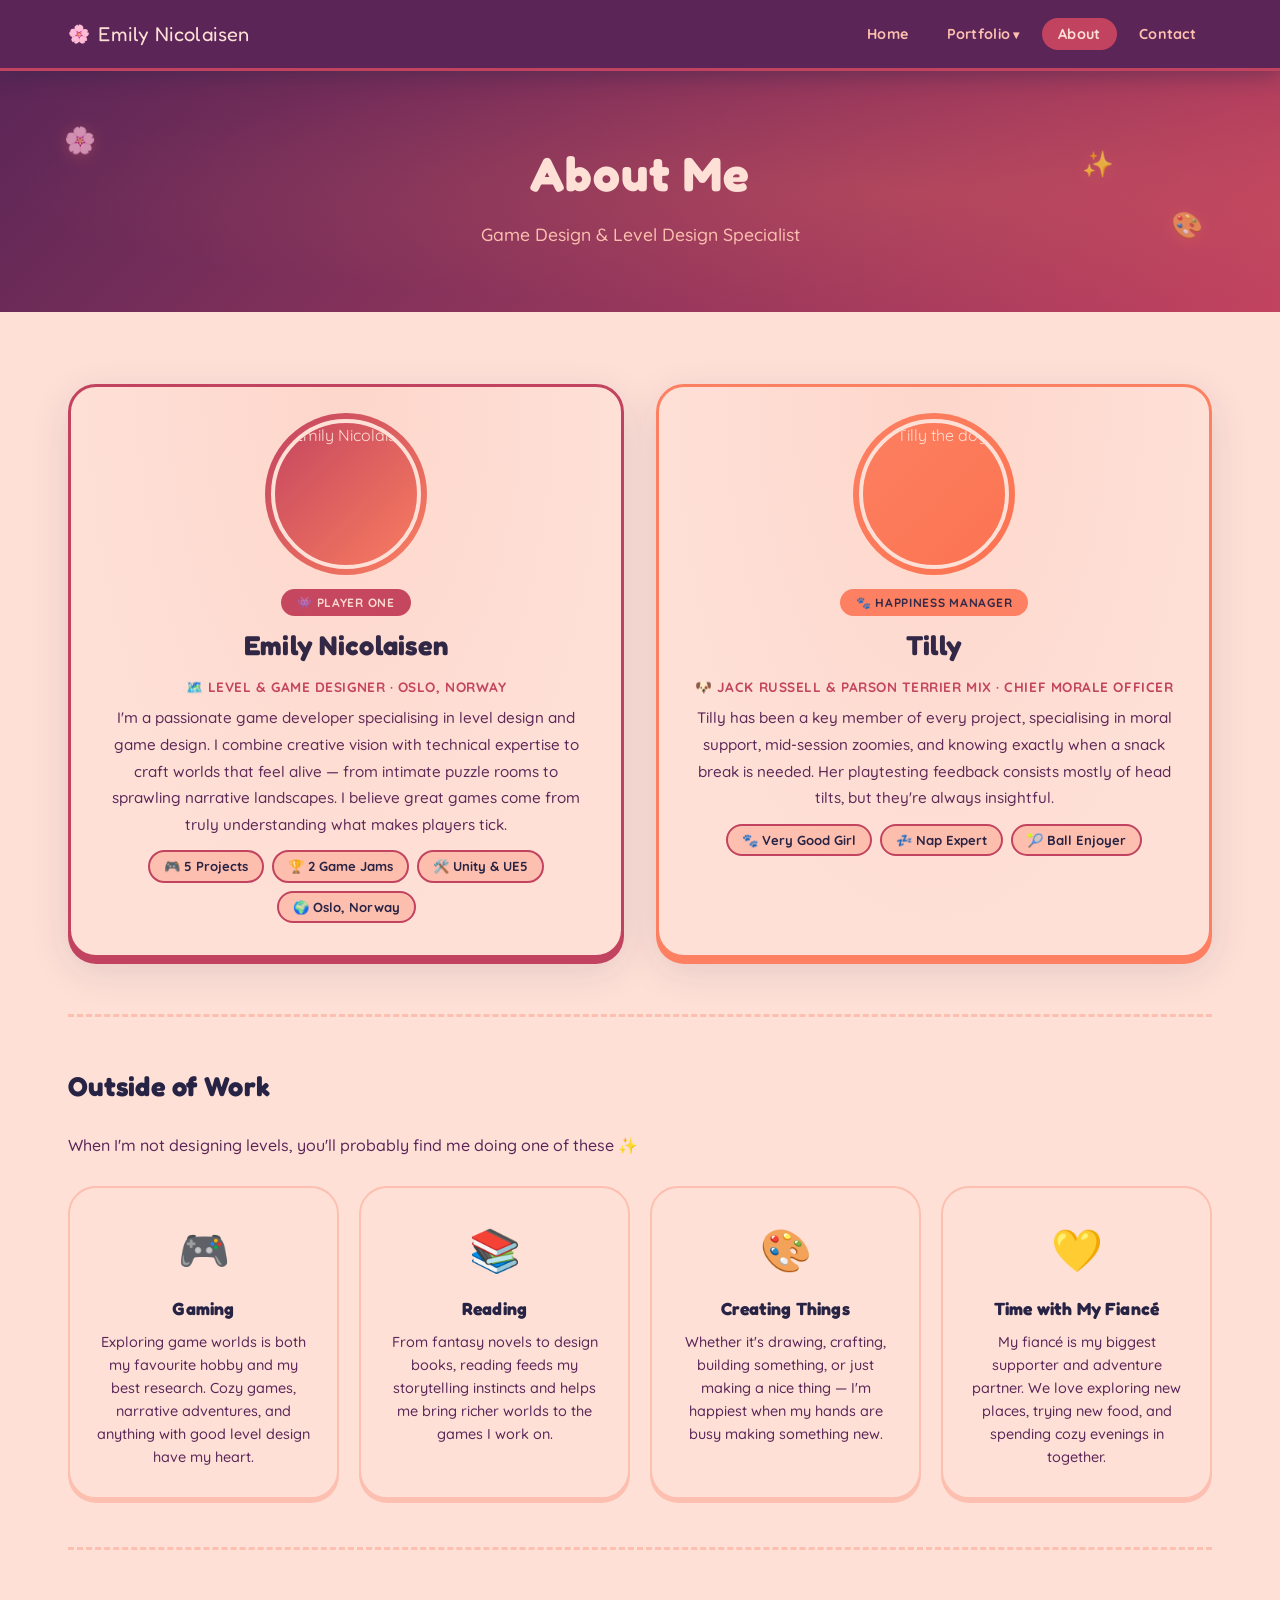
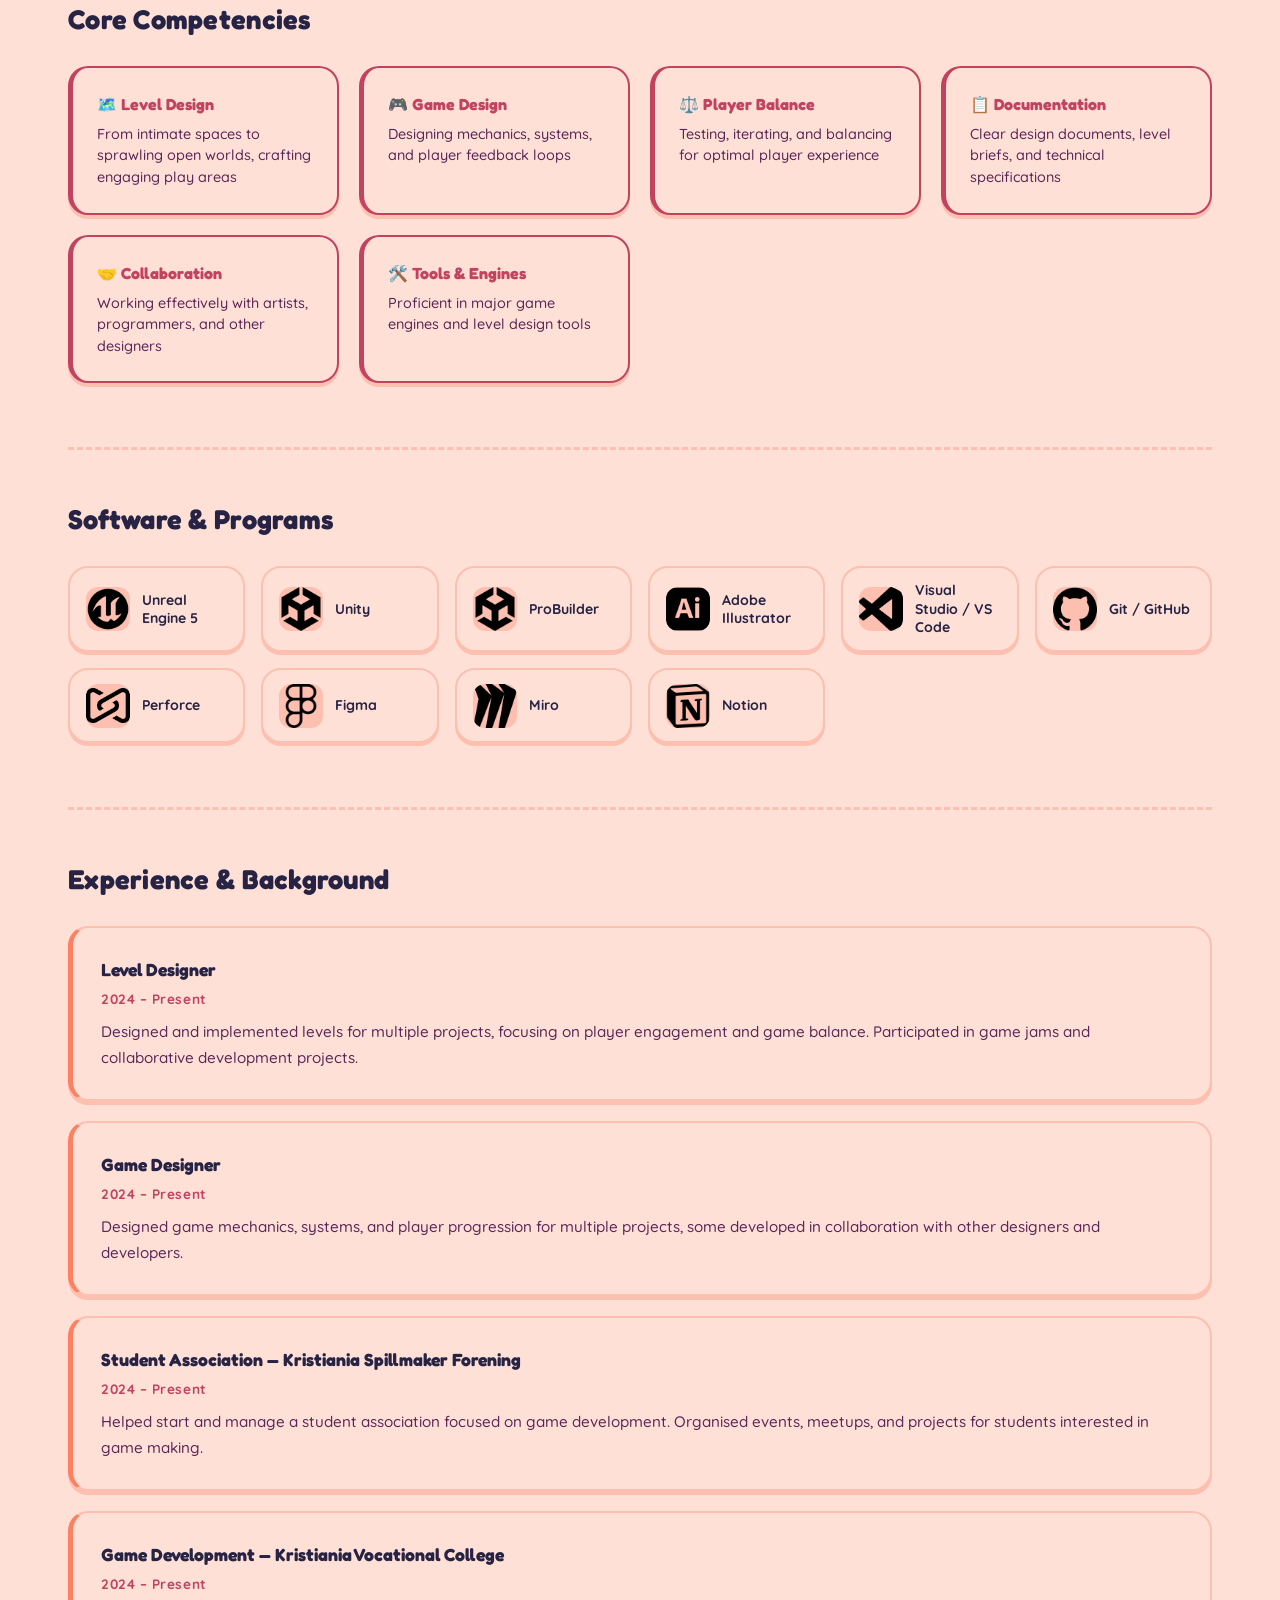
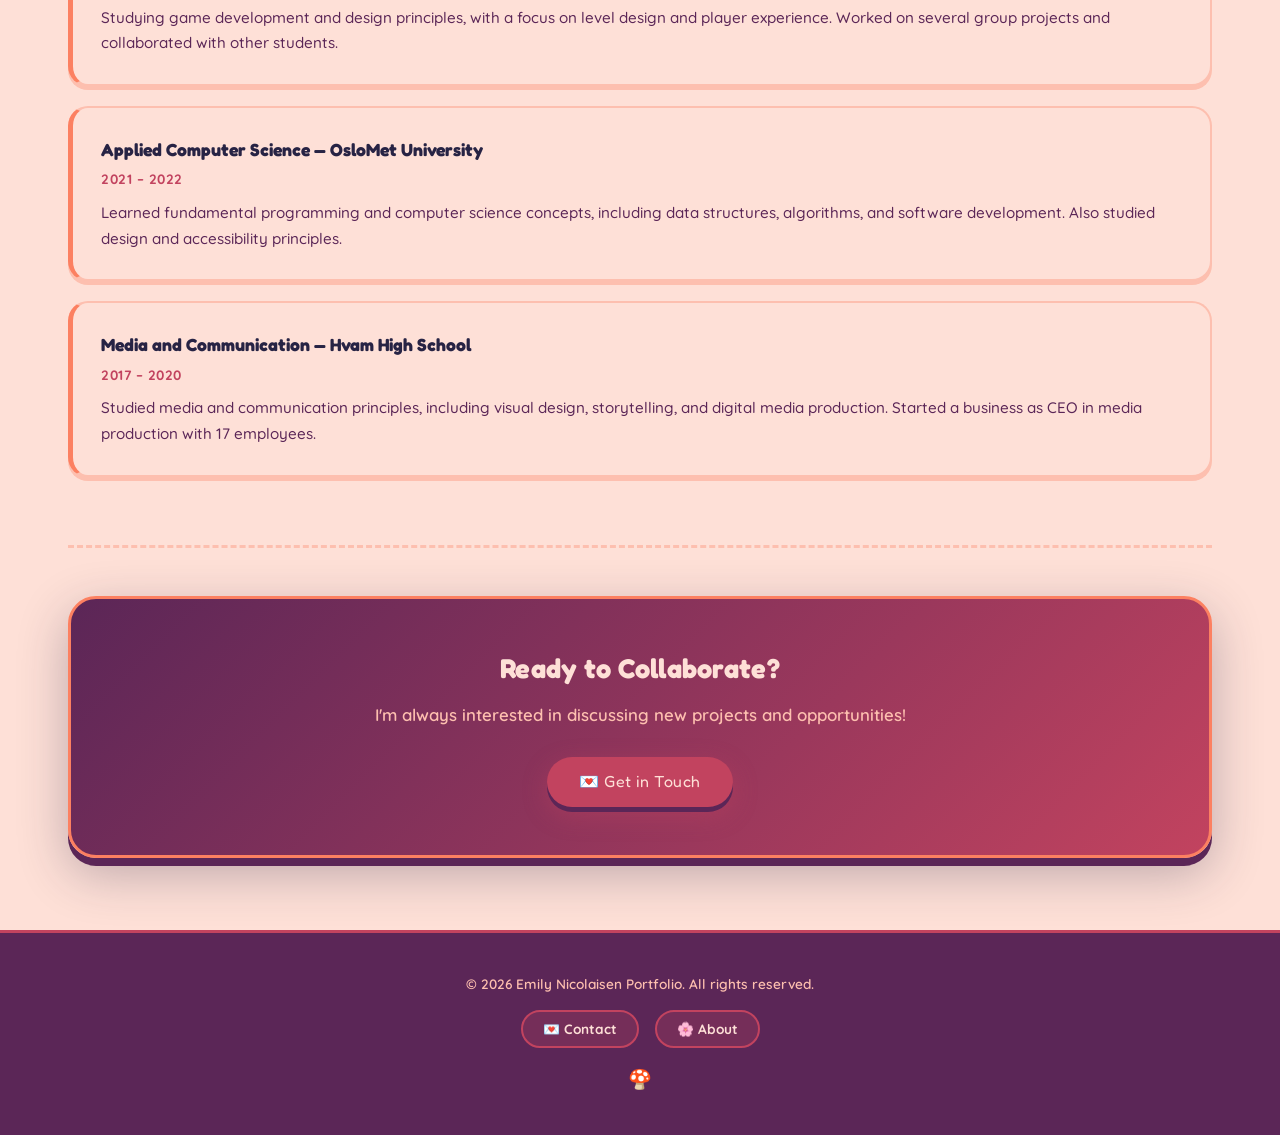
==== commit ed1fa326: "Fixes" ====
--- a/about.html
+++ b/about.html
@@ -45,12 +45,11 @@
         <div class="container">
             <div class="about-content">
 
-                <!-- ── MEET ME CARD ───────────────────────── -->
                 <div class="meet-grid">
 
                     <div class="meet-card" id="emily-card">
                         <div class="meet-photo-wrap">
-                            <img src="Photos/emily.jpg" alt="Emily Nicolaisen" class="meet-photo">
+                            <img src="Photos/emily.webp" alt="Emily Nicolaisen" class="meet-photo">
                             <div class="meet-photo-ring"></div>
                         </div>
                         <div class="meet-info">
@@ -69,7 +68,7 @@
 
                     <div class="meet-card tilly-card">
                         <div class="meet-photo-wrap">
-                            <img src="Photos/dog.jpg" alt="Tilly the dog" class="meet-photo">
+                            <img src="Photos/dog.webp" alt="Tilly the dog" class="meet-photo">
                             <div class="meet-photo-ring tilly-ring"></div>
                         </div>
                         <div class="meet-info">
@@ -89,7 +88,6 @@
 
                 <hr class="section-divider">
 
-                <!-- ── HOBBIES ─────────────────────────────── -->
                 <div class="hobbies-section">
                     <h3>Outside of Work</h3>
                     <p class="hobbies-intro">When I'm not designing levels, you'll probably find me doing one of these ✨</p>
@@ -135,18 +133,17 @@
 
                 <div class="programs-section">
                     <h3>Software &amp; Programs</h3>
-                    <p class="programs-note">(Add logos to <strong>Photos/</strong> and update the image paths below.)</p>
                     <div class="programs-grid">
-                        <div class="prog-card"><div class="prog-logo"><img src="Photos/UnrealBlackLogo.png" alt="Unreal Engine"></div><div class="prog-name">Unreal Engine 5</div></div>
-                        <div class="prog-card"><div class="prog-logo"><img src="Photos/UnityBlackLogo.png" alt="Unity"></div><div class="prog-name">Unity</div></div>
-                        <div class="prog-card"><div class="prog-logo"><img src="Photos/UnityBlackLogo.png" alt="ProBuilder"></div><div class="prog-name">ProBuilder</div></div>
-                        <div class="prog-card"><div class="prog-logo"><img src="Photos/IllustratorBlackLogo.png" alt="Illustrator"></div><div class="prog-name">Adobe Illustrator</div></div>
-                        <div class="prog-card"><div class="prog-logo"><img src="Photos/VisualStudioBlackLogo.png" alt="Visual Studio"></div><div class="prog-name">Visual Studio / VS Code</div></div>
-                        <div class="prog-card"><div class="prog-logo"><img src="Photos/GithubBlackLogo.png" alt="Git"></div><div class="prog-name">Git / GitHub</div></div>
-                        <div class="prog-card"><div class="prog-logo"><img src="Photos/PerforceBlackLogo.png" alt="Perforce"></div><div class="prog-name">Perforce</div></div>
-                        <div class="prog-card"><div class="prog-logo"><img src="Photos/FigmaBlackLogo.png" alt="Figma"></div><div class="prog-name">Figma</div></div>
-                        <div class="prog-card"><div class="prog-logo"><img src="Photos/MiroBlackLogo.png" alt="Miro"></div><div class="prog-name">Miro</div></div>
-                        <div class="prog-card"><div class="prog-logo"><img src="Photos/NotionBlackLogo.png" alt="Notion"></div><div class="prog-name">Notion</div></div>
+                        <div class="prog-card"><div class="prog-logo"><img src="Photos/UnrealBlackLogo.webp" alt="Unreal Engine"></div><div class="prog-name">Unreal Engine 5</div></div>
+                        <div class="prog-card"><div class="prog-logo"><img src="Photos/UnityBlackLogo.webp" alt="Unity"></div><div class="prog-name">Unity</div></div>
+                        <div class="prog-card"><div class="prog-logo"><img src="Photos/UnityBlackLogo.webp" alt="ProBuilder"></div><div class="prog-name">ProBuilder</div></div>
+                        <div class="prog-card"><div class="prog-logo"><img src="Photos/IllustratorBlackLogo.webp" alt="Illustrator"></div><div class="prog-name">Adobe Illustrator</div></div>
+                        <div class="prog-card"><div class="prog-logo"><img src="Photos/VisualStudioBlackLogo.webp" alt="Visual Studio"></div><div class="prog-name">Visual Studio / VS Code</div></div>
+                        <div class="prog-card"><div class="prog-logo"><img src="Photos/GithubBlackLogo.webp" alt="Git"></div><div class="prog-name">Git / GitHub</div></div>
+                        <div class="prog-card"><div class="prog-logo"><img src="Photos/PerforceBlackLogo.webp" alt="Perforce"></div><div class="prog-name">Perforce</div></div>
+                        <div class="prog-card"><div class="prog-logo"><img src="Photos/FigmaBlackLogo.webp" alt="Figma"></div><div class="prog-name">Figma</div></div>
+                        <div class="prog-card"><div class="prog-logo"><img src="Photos/MiroBlackLogo.webp" alt="Miro"></div><div class="prog-name">Miro</div></div>
+                        <div class="prog-card"><div class="prog-logo"><img src="Photos/NotionBlackLogo.webp" alt="Notion"></div><div class="prog-name">Notion</div></div>
                     </div>
                 </div>
 
--- a/style.css
+++ b/style.css
@@ -50,11 +50,13 @@
     position: fixed;
     pointer-events: none;
     z-index: 9999;
-    transform: translate(-50%, -50%);
+    /* FIX: use left/top for positioning, keep transform only for centering & scale */
+    transform: translate(-50%, -50%) scale(1);
     font-size: 22px;
     line-height: 1;
     filter: drop-shadow(0 0 6px var(--coral));
     transition: transform 0.08s;
+    opacity: 0; /* hidden until mouse moves */
 }
 
 .cursor-sparkle {
@@ -106,9 +108,10 @@
     50%       { opacity: 0; }
 }
 
+/* FIX: scroll hint animation — only animate Y, don't touch X */
 @keyframes fadeSlideUp {
-    from { opacity: 0; transform: translateY(16px); }
-    to   { opacity: 1; transform: translateY(0); }
+    from { opacity: 0; transform: translateX(-50%) translateY(16px); }
+    to   { opacity: 1; transform: translateX(-50%) translateY(0); }
 }
 
 @keyframes shimmer {
@@ -358,15 +361,17 @@
     flex-wrap: wrap;
 }
 
+/* FIX: footer buttons now visible by default, not just on hover */
 .footer-links a {
     font-family: var(--body);
     font-weight: 700;
     font-size: 0.85rem;
-    color: var(--coral);
+    color: var(--soft);
     text-decoration: none;
     padding: 6px 20px;
     border-radius: var(--radius-pill);
     border: 2px solid var(--magenta);
+    background: rgba(194, 67, 95, 0.25);
     transition: all 0.18s cubic-bezier(0.34, 1.56, 0.64, 1);
 }
 
@@ -898,7 +903,6 @@
     transform: translateY(-6px);
 }
 
-/* subtle inner glow */
 .meet-card::before {
     content: '';
     position: absolute;
@@ -912,7 +916,6 @@
     box-shadow: 0 6px 0 var(--coral), 0 12px 40px rgba(39,35,68,0.12);
 }
 
-/* Photo circle */
 .meet-photo-wrap {
     position: relative;
     width: 150px;
@@ -944,7 +947,6 @@
     background: linear-gradient(135deg, var(--coral), var(--tomato));
 }
 
-/* Badge */
 .meet-badge {
     display: inline-block;
     background: var(--magenta);
@@ -1002,7 +1004,6 @@
     margin-top: 0.25rem;
 }
 
-/* Pills inside meet cards need light-background-friendly colours */
 .meet-tags .stat-pill {
     background: var(--blush);
     border-color: var(--magenta);
@@ -1012,7 +1013,6 @@
     display: inline-flex;
     align-items: center;
     gap: 4px;
-    /* prevent emoji from being clipped or rendered as text */
     font-family: var(--body), 'Apple Color Emoji', 'Segoe UI Emoji', sans-serif;
     line-height: 1.4;
     white-space: nowrap;
@@ -1066,7 +1066,6 @@
     animation: floatBob ease-in-out infinite;
 }
 
-/* stagger the float on each card */
 .hobby-card:nth-child(1) .hobby-icon { animation-duration: 3.8s; animation-delay: 0s; }
 .hobby-card:nth-child(2) .hobby-icon { animation-duration: 4.4s; animation-delay: -1s; }
 .hobby-card:nth-child(3) .hobby-icon { animation-duration: 3.5s; animation-delay: -2s; }
@@ -1088,11 +1087,8 @@
     line-height: 1.6;
 }
 
-/* Responsive — meet grid stacks on mobile */
 @media (max-width: 768px) {
-    .meet-grid {
-        grid-template-columns: 1fr;
-    }
+    .meet-grid { grid-template-columns: 1fr; }
 }
 
 @media (max-width: 480px) {
@@ -1135,9 +1131,7 @@
     transition: transform 0.2s cubic-bezier(0.34, 1.56, 0.64, 1);
 }
 
-.skill:hover {
-    transform: translateY(-3px);
-}
+.skill:hover { transform: translateY(-3px); }
 
 .skill h4 {
     font-family: var(--display);
@@ -1155,9 +1149,7 @@
 }
 
 /* Programs */
-.programs-section {
-    margin-bottom: 1rem;
-}
+.programs-section { margin-bottom: 1rem; }
 
 .programs-note {
     font-family: var(--body);
@@ -1230,9 +1222,7 @@
     transition: transform 0.2s cubic-bezier(0.34, 1.56, 0.64, 1);
 }
 
-.experience-item:hover {
-    transform: translateY(-3px);
-}
+.experience-item:hover { transform: translateY(-3px); }
 
 .experience-item h4 {
     font-family: var(--display);
@@ -1313,9 +1303,7 @@
     line-height: 1.7;
 }
 
-.info-item {
-    margin-bottom: 1.5rem;
-}
+.info-item { margin-bottom: 1.5rem; }
 
 .info-item h4 {
     font-family: var(--display);
@@ -1338,9 +1326,7 @@
     transition: color 0.2s;
 }
 
-.info-item a:hover {
-    color: var(--lobster);
-}
+.info-item a:hover { color: var(--lobster); }
 
 .social-links {
     display: flex;
@@ -1371,9 +1357,7 @@
 }
 
 /* Form */
-.form-group {
-    margin-bottom: 1.5rem;
-}
+.form-group { margin-bottom: 1.5rem; }
 
 .form-group label {
     display: block;
@@ -1450,9 +1434,7 @@
     flex-shrink: 0;
 }
 
-.jam-nav-info {
-    padding: 0.5rem 1rem 0.5rem 0;
-}
+.jam-nav-info { padding: 0.5rem 1rem 0.5rem 0; }
 
 .jam-nav-info h3 {
     font-family: var(--display);
@@ -1477,20 +1459,15 @@
         grid-template-columns: 1fr;
         direction: ltr;
     }
-
-    .portfolio-image {
-        height: 220px;
-    }
+    .portfolio-image { height: 220px; }
 }
 
 @media (max-width: 768px) {
     html { font-size: 15px; }
-
     .nav-container { padding: 0 16px; }
     .nav-menu { gap: 0.2rem; }
     .nav-link { padding: 6px 10px; font-size: 0.82rem; }
     .logo { font-size: 1rem; }
-
     .dropdown-menu {
         position: static;
         opacity: 1;
@@ -1503,50 +1480,26 @@
         border-right: none;
         border-top: none;
     }
-
     .dropdown-link { padding-left: 32px; }
-
     .page-header { padding: 48px 0; }
     .page-header h1 { font-size: 1.8rem; }
-
-    .project-header-info {
-        grid-template-columns: 1fr;
-    }
-
-    .contact-wrapper {
-        grid-template-columns: 1fr;
-    }
-
-    .skills-grid {
-        grid-template-columns: 1fr;
-    }
-
-    .gallery-container {
-        flex-direction: column;
-    }
-
+    .project-header-info { grid-template-columns: 1fr; }
+    .contact-wrapper { grid-template-columns: 1fr; }
+    .skills-grid { grid-template-columns: 1fr; }
+    .gallery-container { flex-direction: column; }
     .gallery-btn { width: 100%; }
-
     .jam-nav-grid { grid-template-columns: 1fr; }
-
     .itch-io-section { flex-direction: column; text-align: center; }
-
     .footer-links { gap: 0.75rem; }
 }
 
 @media (max-width: 480px) {
     html { font-size: 14px; }
-
     .container { padding: 0 16px; }
-
     .nav-menu { gap: 0.1rem; }
     .nav-link { padding: 5px 8px; font-size: 0.78rem; }
-
     .btn { padding: 11px 24px; font-size: 0.95rem; }
-
     .highlights-grid { grid-template-columns: 1fr; }
-
     .programs-grid { grid-template-columns: repeat(2, 1fr); }
-
     .cta-section { padding: 2rem 1.5rem; }
 }
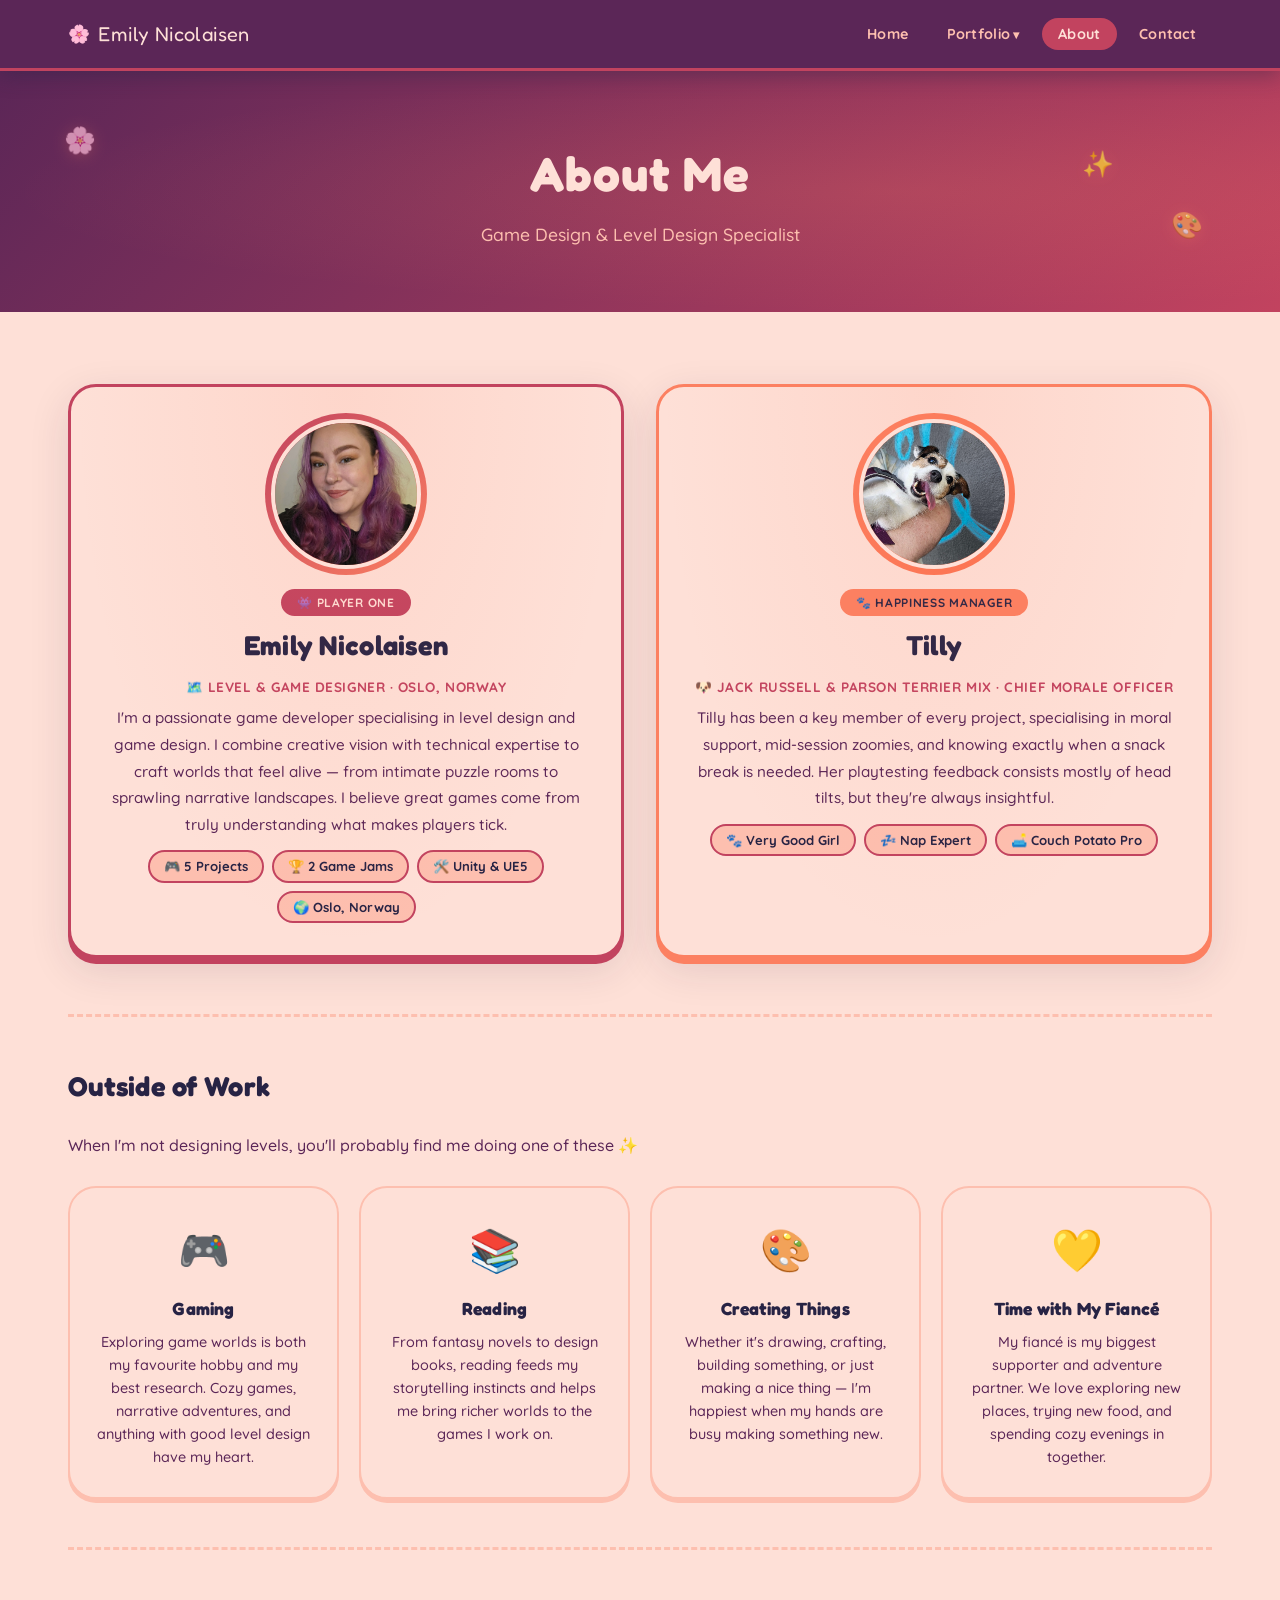
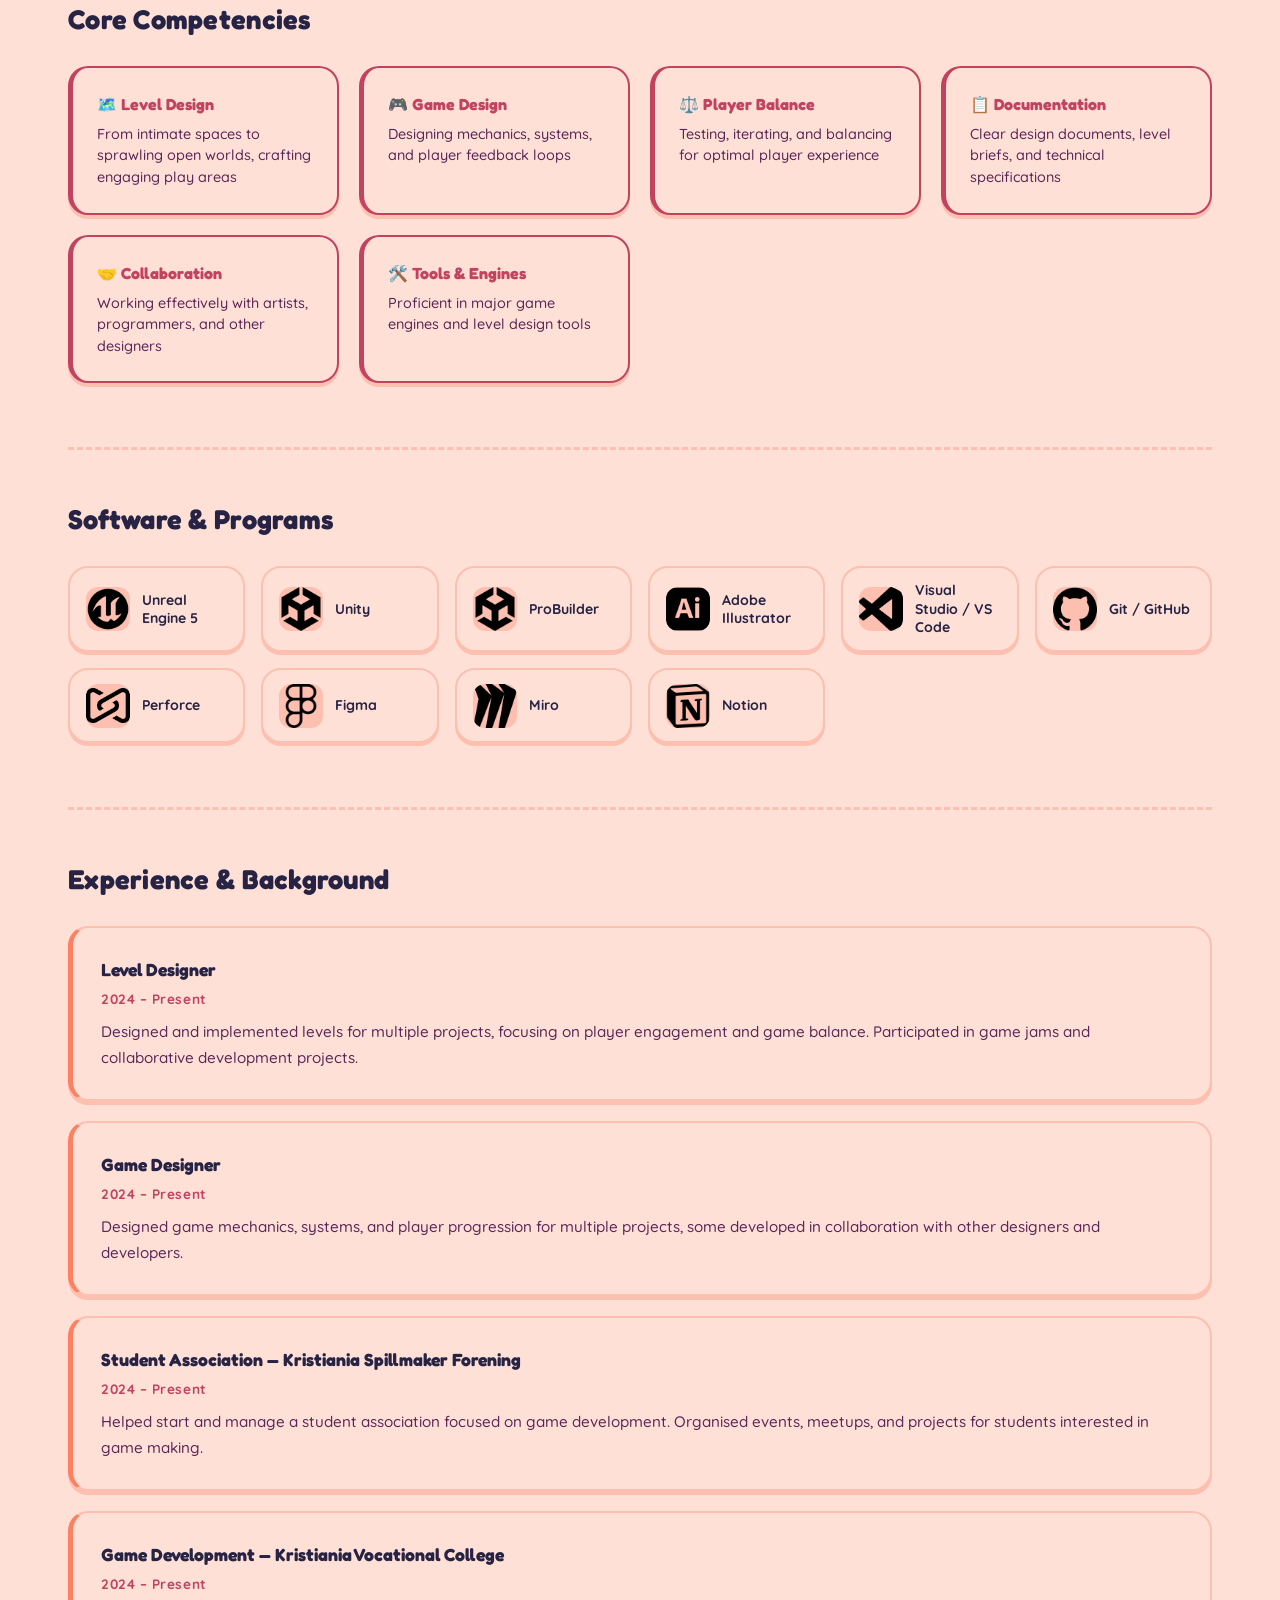
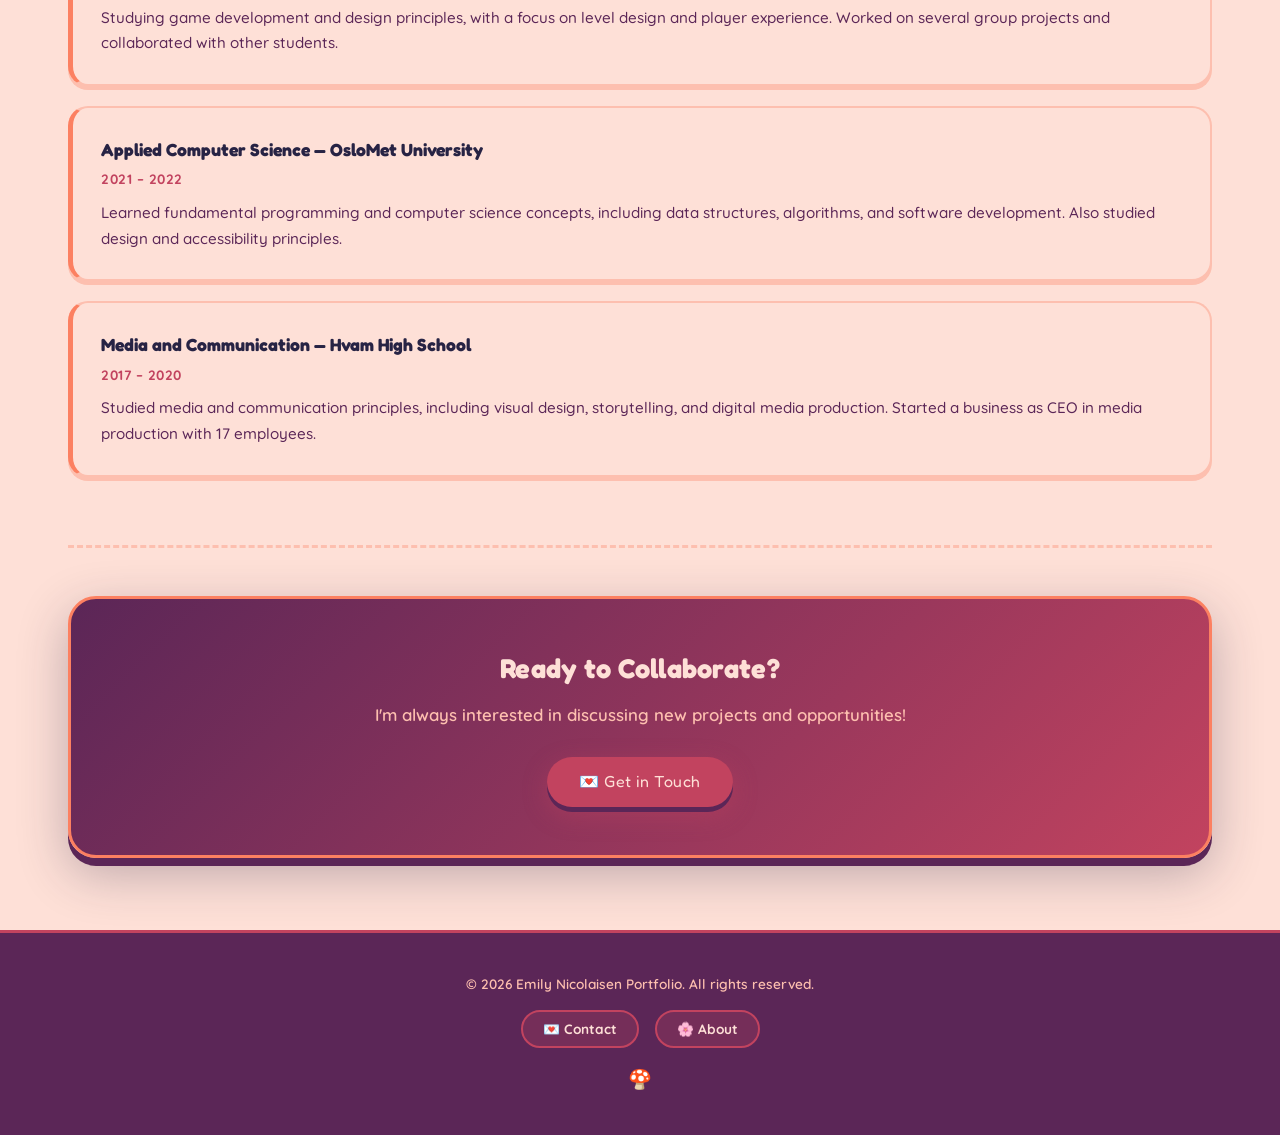
==== commit 42ee83bd: "lets see here" ====
--- a/about.html
+++ b/about.html
@@ -49,7 +49,7 @@
 
                     <div class="meet-card" id="emily-card">
                         <div class="meet-photo-wrap">
-                            <img src="Photos/emily.webp" alt="Emily Nicolaisen" class="meet-photo">
+                            <img src="Photos/Emily.webp" alt="Emily Nicolaisen" class="meet-photo">
                             <div class="meet-photo-ring"></div>
                         </div>
                         <div class="meet-info">
@@ -68,7 +68,7 @@
 
                     <div class="meet-card tilly-card">
                         <div class="meet-photo-wrap">
-                            <img src="Photos/dog.webp" alt="Tilly the dog" class="meet-photo">
+                            <img src="Photos/Tilly.webp" alt="Tilly the dog" class="meet-photo">
                             <div class="meet-photo-ring tilly-ring"></div>
                         </div>
                         <div class="meet-info">
@@ -79,7 +79,7 @@
                             <div class="meet-tags">
                                 <span class="stat-pill">🐾 Very Good Girl</span>
                                 <span class="stat-pill">💤 Nap Expert</span>
-                                <span class="stat-pill">🎾 Ball Enjoyer</span>
+                                <span class="stat-pill">🛋️ Couch Potato Pro</span>
                             </div>
                         </div>
                     </div>
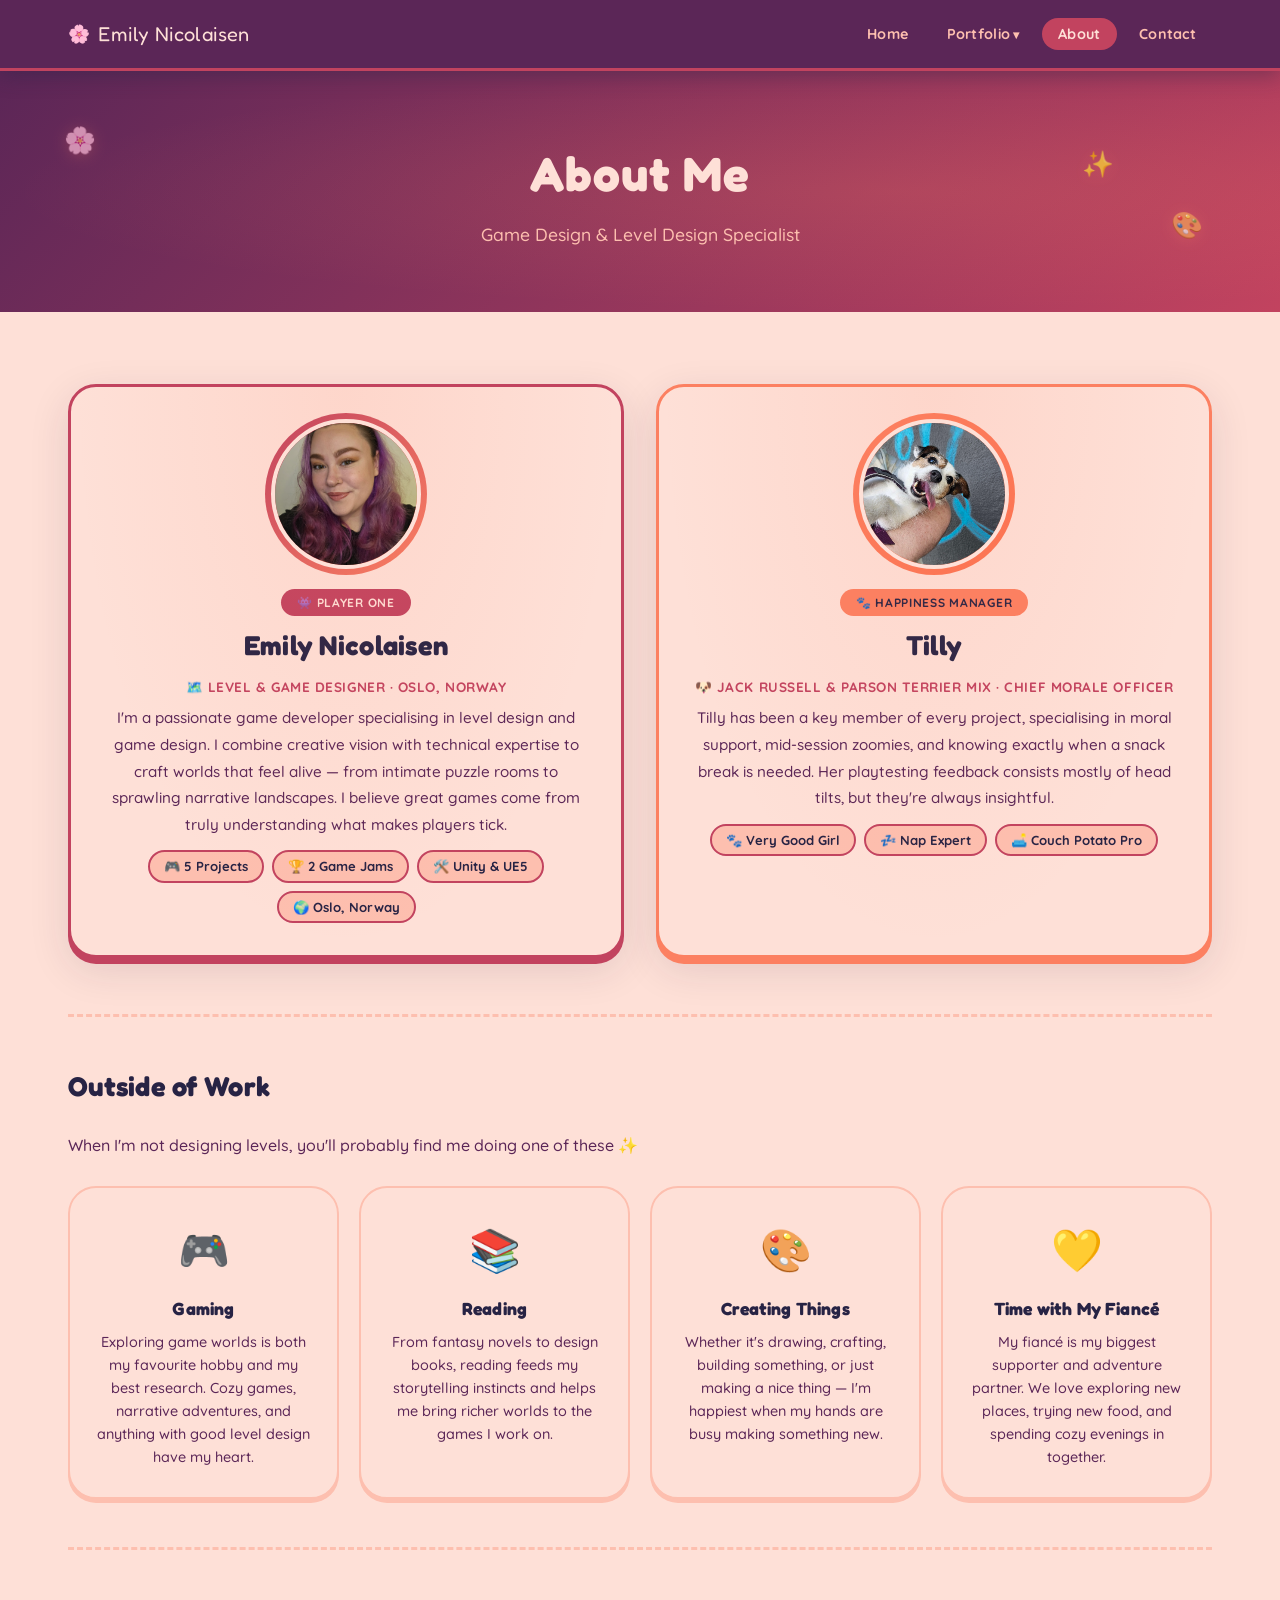
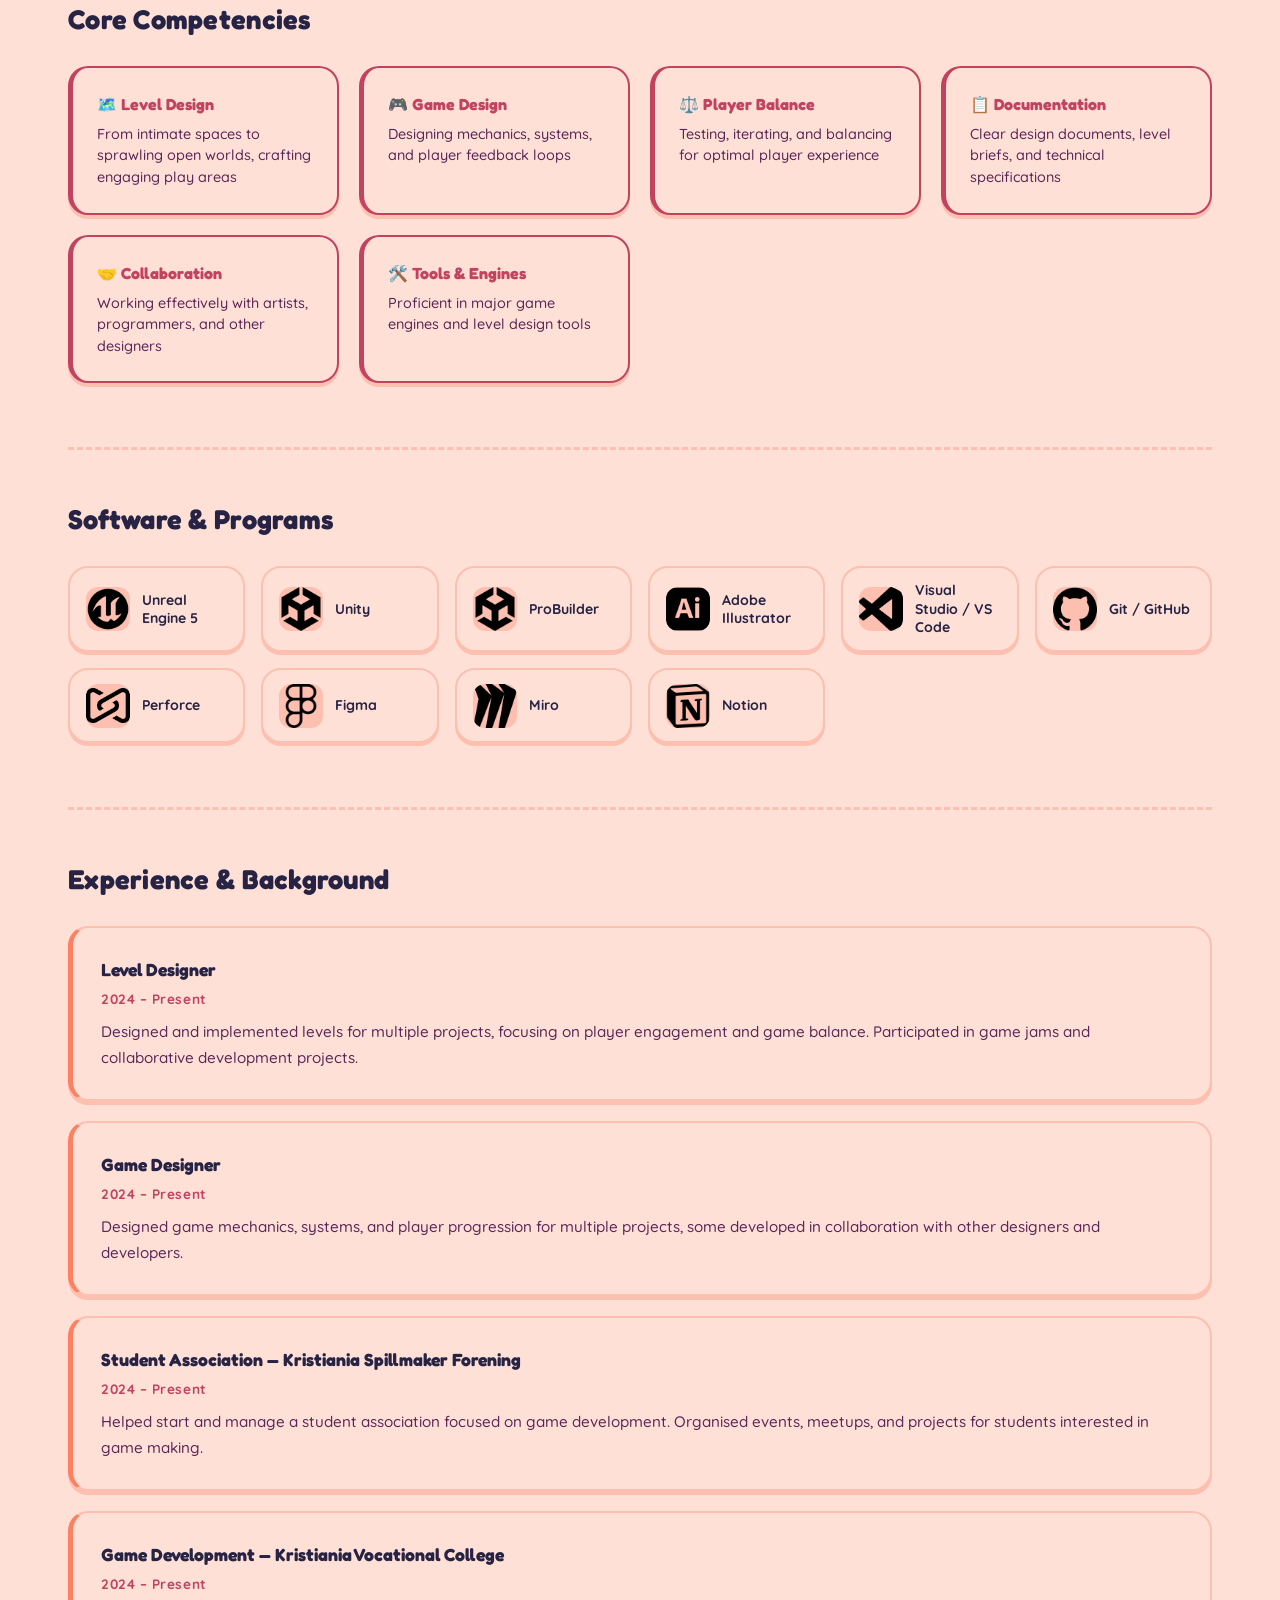
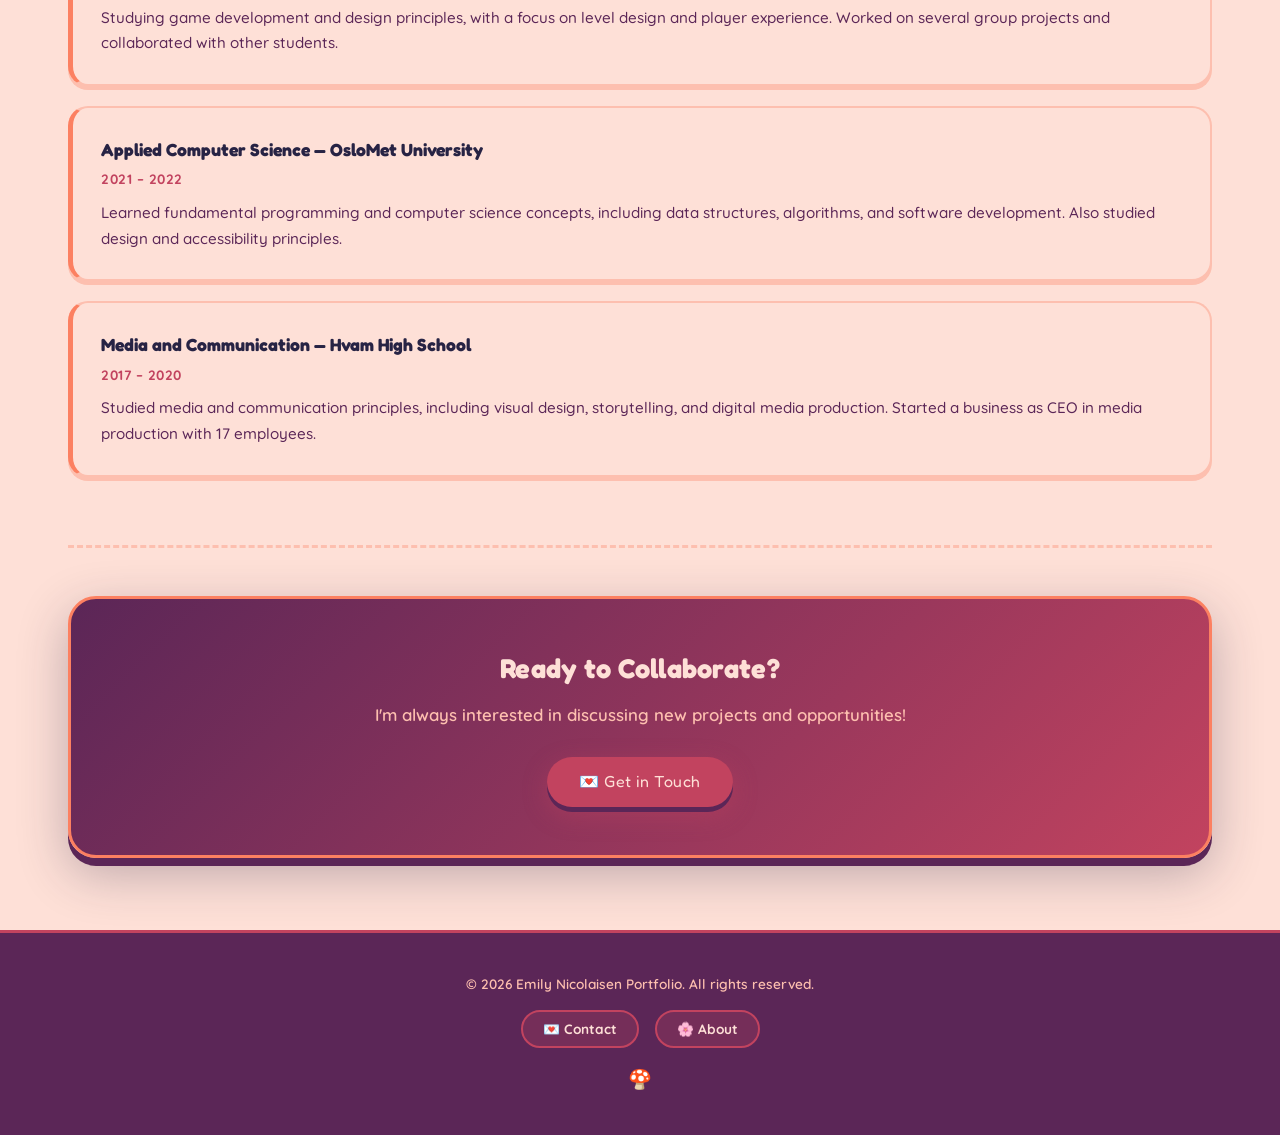
==== commit 0f149a81: "Link and photo changes" ====
--- a/about.html
+++ b/about.html
@@ -21,7 +21,7 @@
                         <li><a href="YolkedAndLoaded"    class="dropdown-link">🥚 Yolked and Loaded</a></li>
                         <li><a href="TheMemoryOfAPotion" class="dropdown-link">🧪 The Memory of a Potion</a></li>
                         <li><a href="Dragepust"          class="dropdown-link">🐉 Dragepust — Rød Sjø</a></li>
-                        <li><a href="BingosBerries"      class="dropdown-link">🍓 Bingo's Berries</a></li>
+                        <li><a href="BingosBerries"      class="dropdown-link">🐻 Bingo's Berries</a></li>
                         <li><a href="GameJams"           class="dropdown-link">🎮 Game Jams</a></li>
                     </ul>
                 </li>
@@ -49,7 +49,7 @@
 
                     <div class="meet-card" id="emily-card">
                         <div class="meet-photo-wrap">
-                            <img src="Photos/Emily.webp" alt="Emily Nicolaisen" class="meet-photo">
+                            <img src="Photos/EmilyProfile.webp" alt="Emily Nicolaisen" class="meet-photo">
                             <div class="meet-photo-ring"></div>
                         </div>
                         <div class="meet-info">
--- a/style.css
+++ b/style.css
@@ -280,17 +280,42 @@
 }
 
 .btn-secondary {
-    background: transparent;
-    color: var(--blush);
-    border: 2.5px solid var(--blush);
+    background: rgba(91, 38, 87, 0.15);
+    color: var(--purple);
+    border: 2.5px solid var(--purple) !important;
     box-shadow: 0 5px 0 rgba(91, 38, 87, 0.5);
 }
 
 .btn-secondary:hover {
     transform: translateY(-3px);
-    color: var(--soft);
-    border-color: var(--coral);
+    background: var(--magenta);
+    color: var(--soft);
+    border-color: var(--magenta) !important;
     box-shadow: 0 8px 0 rgba(91, 38, 87, 0.5);
+}
+
+.video-hero .btn-secondary {
+    background: var(--magenta) !important;
+    color: var(--soft) !important;
+    border-color: var(--magenta) !important;
+}
+
+.video-hero .btn-secondary:hover {
+    background: var(--lobster) !important;
+    color: var(--soft) !important;
+    border-color: var(--lobster) !important;
+}
+/* FIX: hero needs light coloured secondary button */
+.video-hero .btn-secondary {
+    background: rgba(253, 191, 175, 0.15);
+    color: var(--blush);
+    border-color: var(--blush) !important;
+}
+
+.video-hero .btn-secondary:hover {
+    background: var(--magenta);
+    color: var(--soft);
+    border-color: var(--magenta) !important;
 }
 
 /* ══════════════════════════════════════════════════════════
@@ -637,6 +662,14 @@
     flex: 1;
     scrollbar-width: thin;
     scrollbar-color: var(--magenta) var(--blush);
+}
+
+.media-gallery iframe {
+    width: 280px;
+    height: 200px;
+    border-radius: var(--radius-md);
+    flex-shrink: 0;
+    border: 2px solid var(--blush);
 }
 
 .media-gallery::-webkit-scrollbar { height: 6px; }
